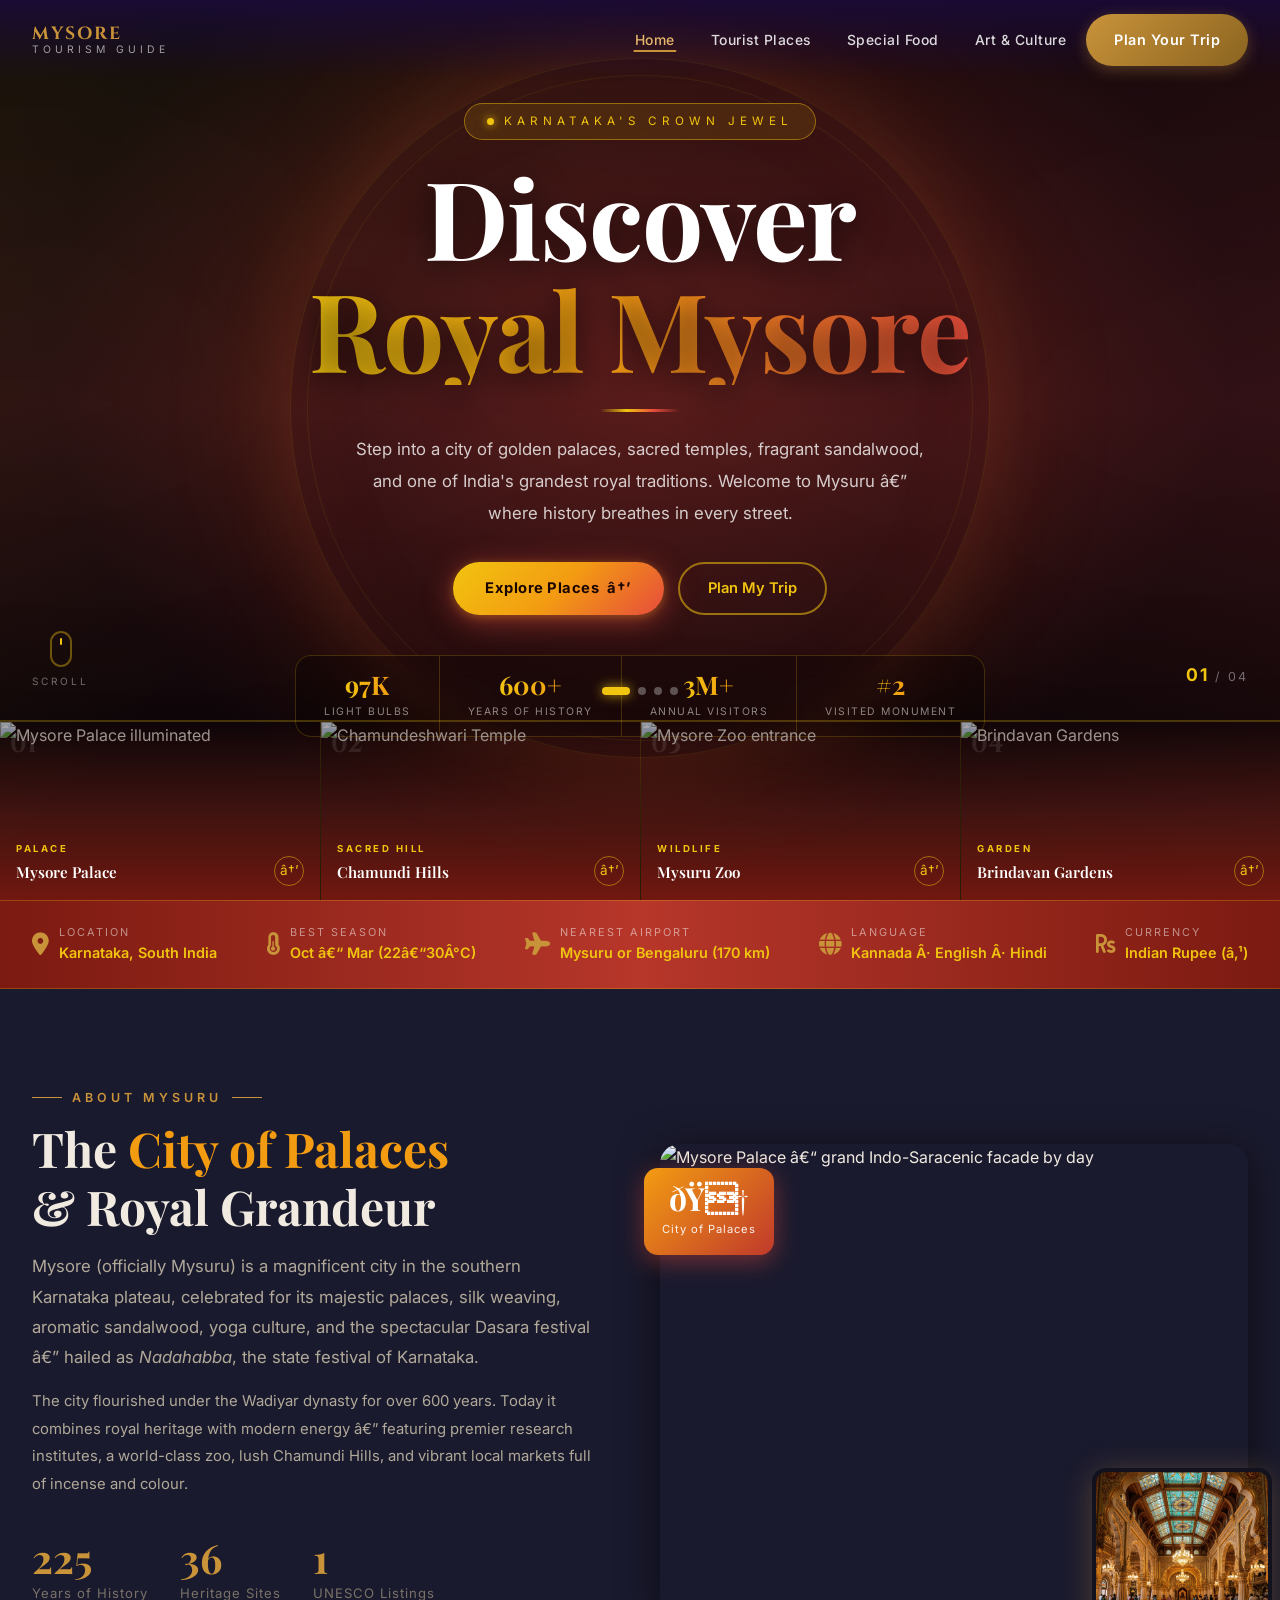
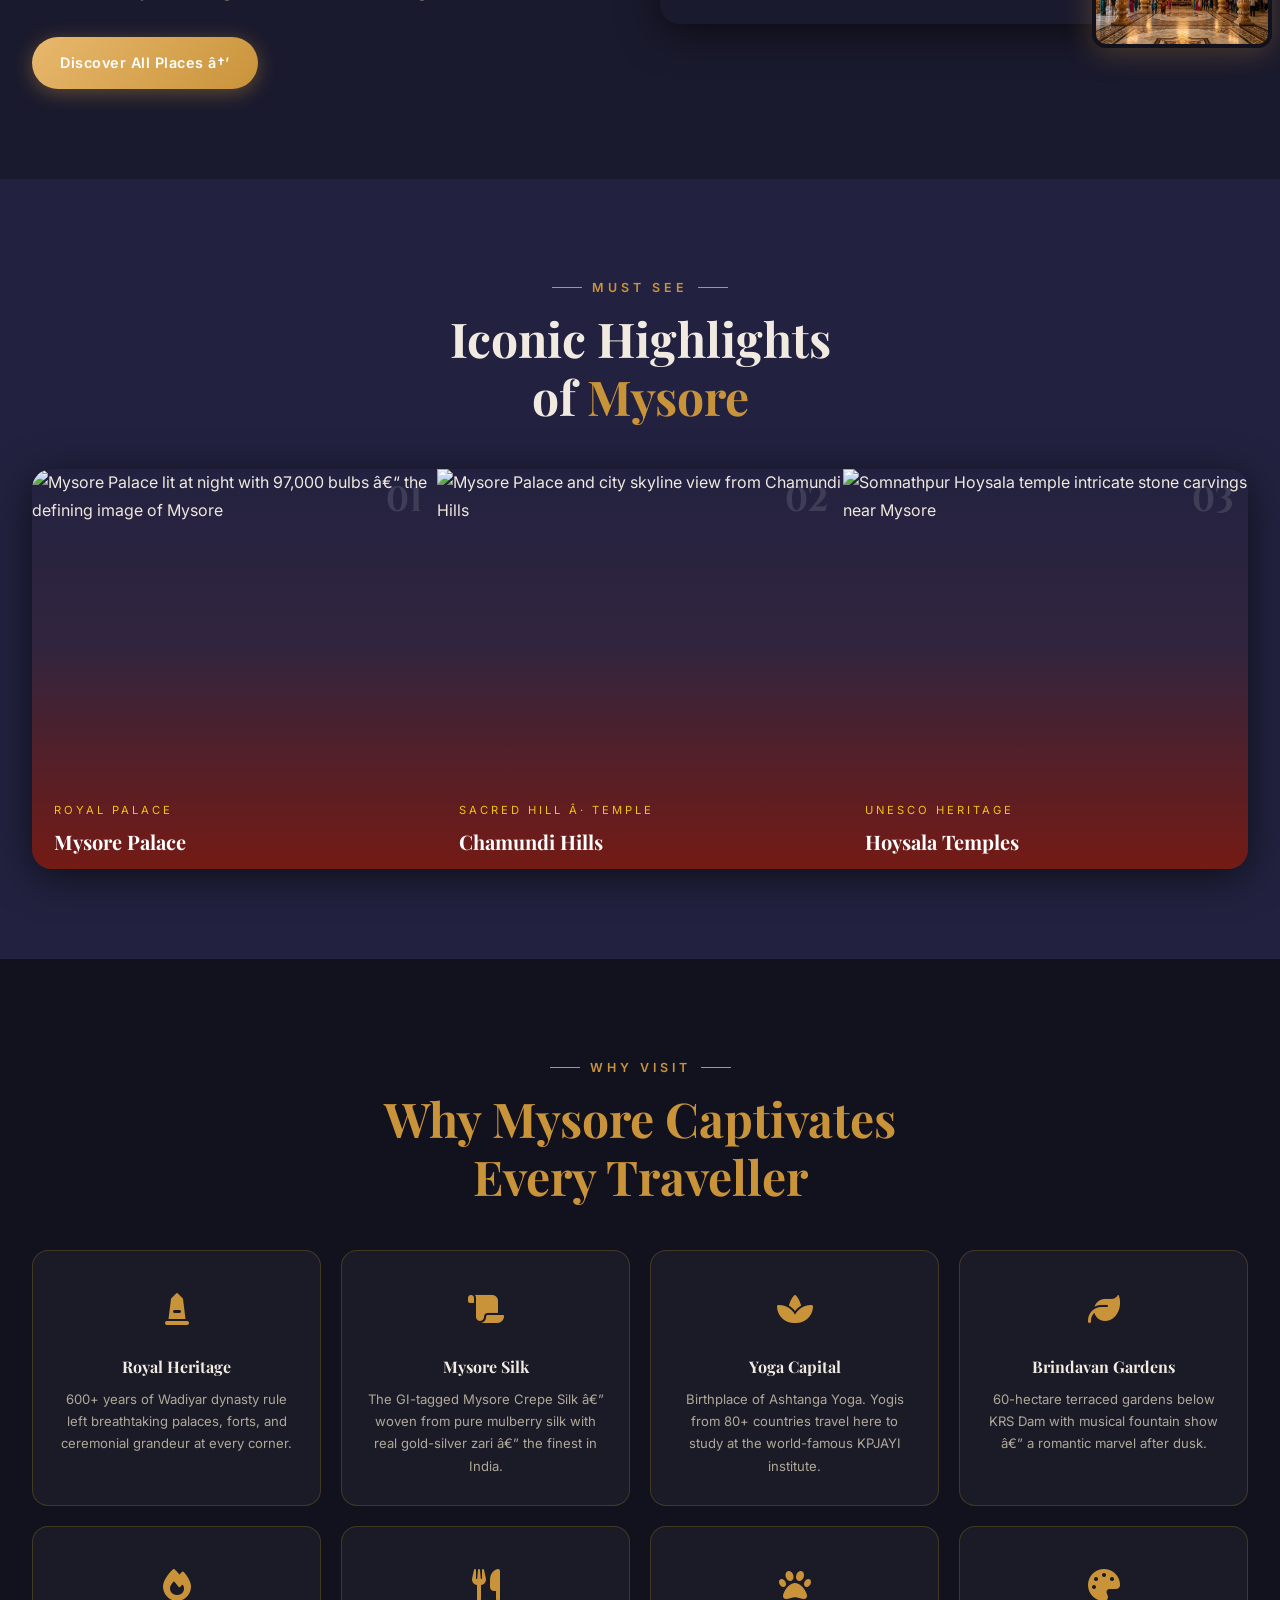
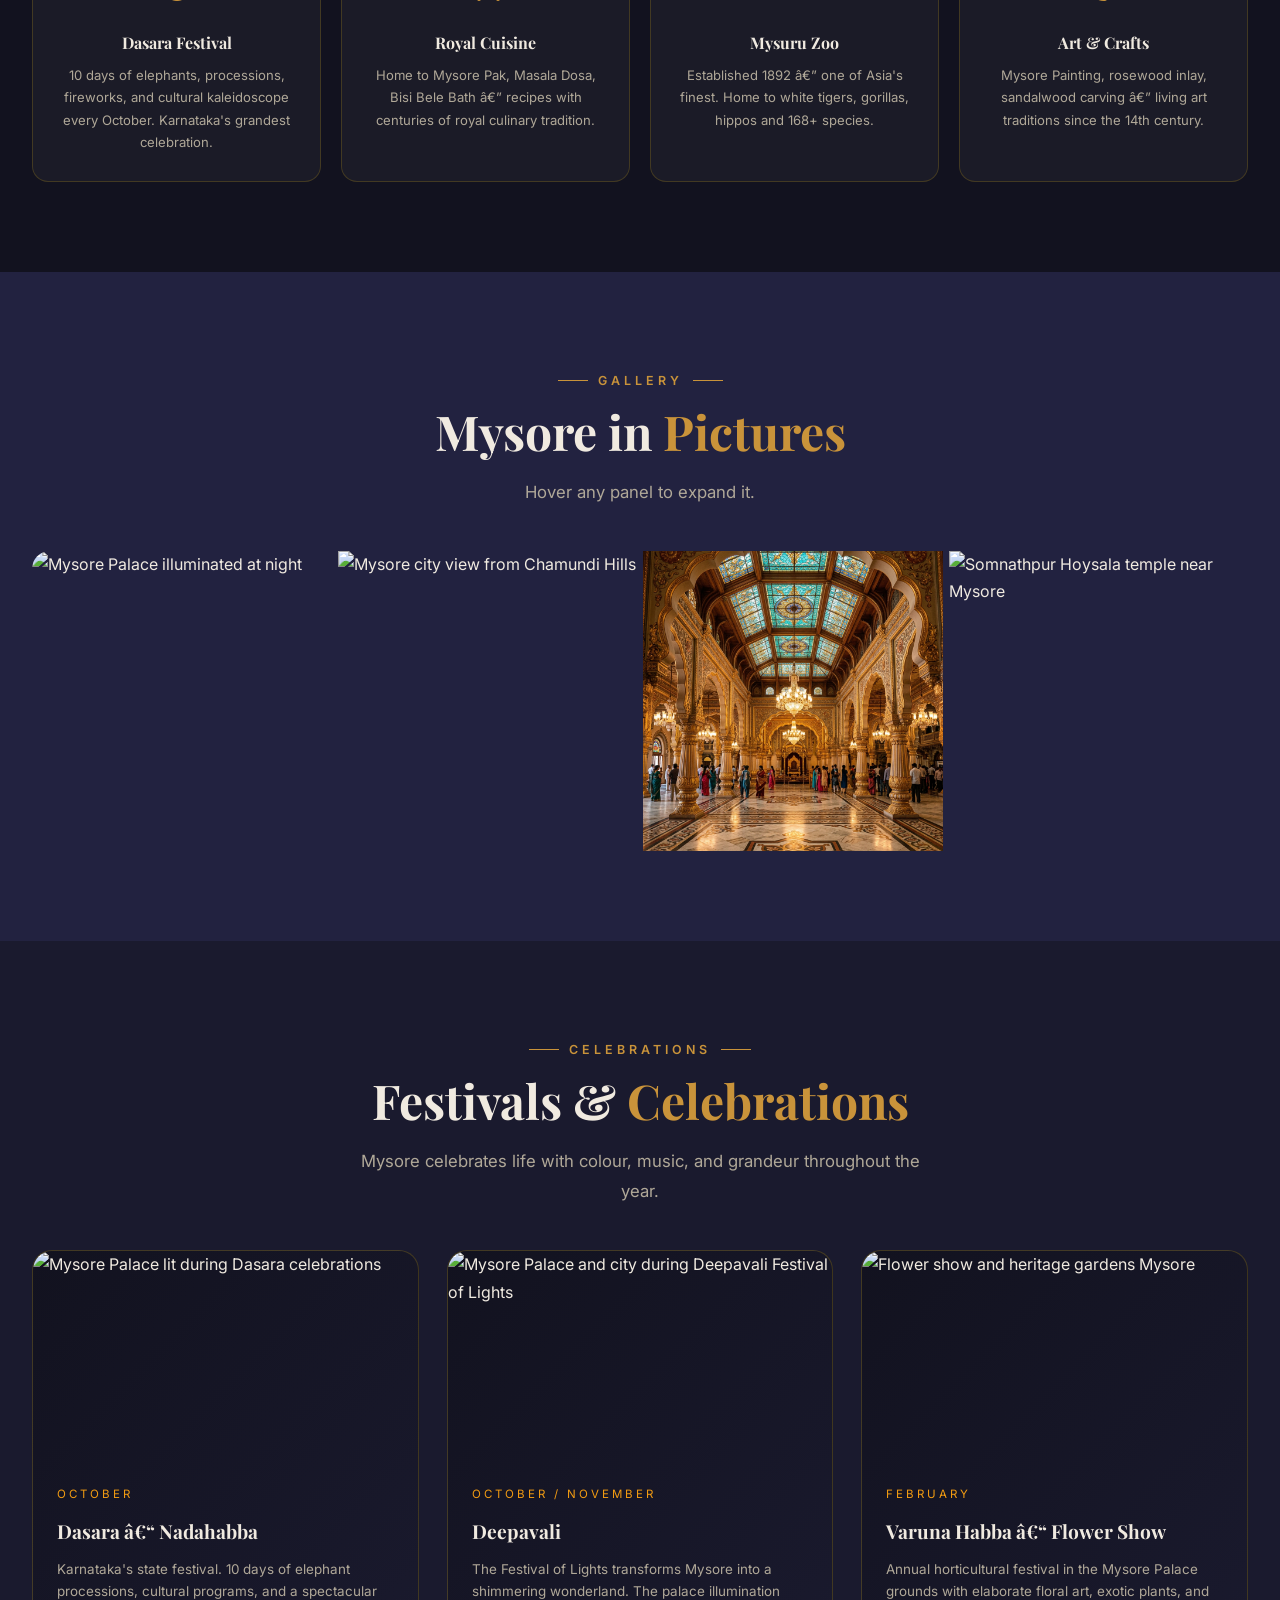
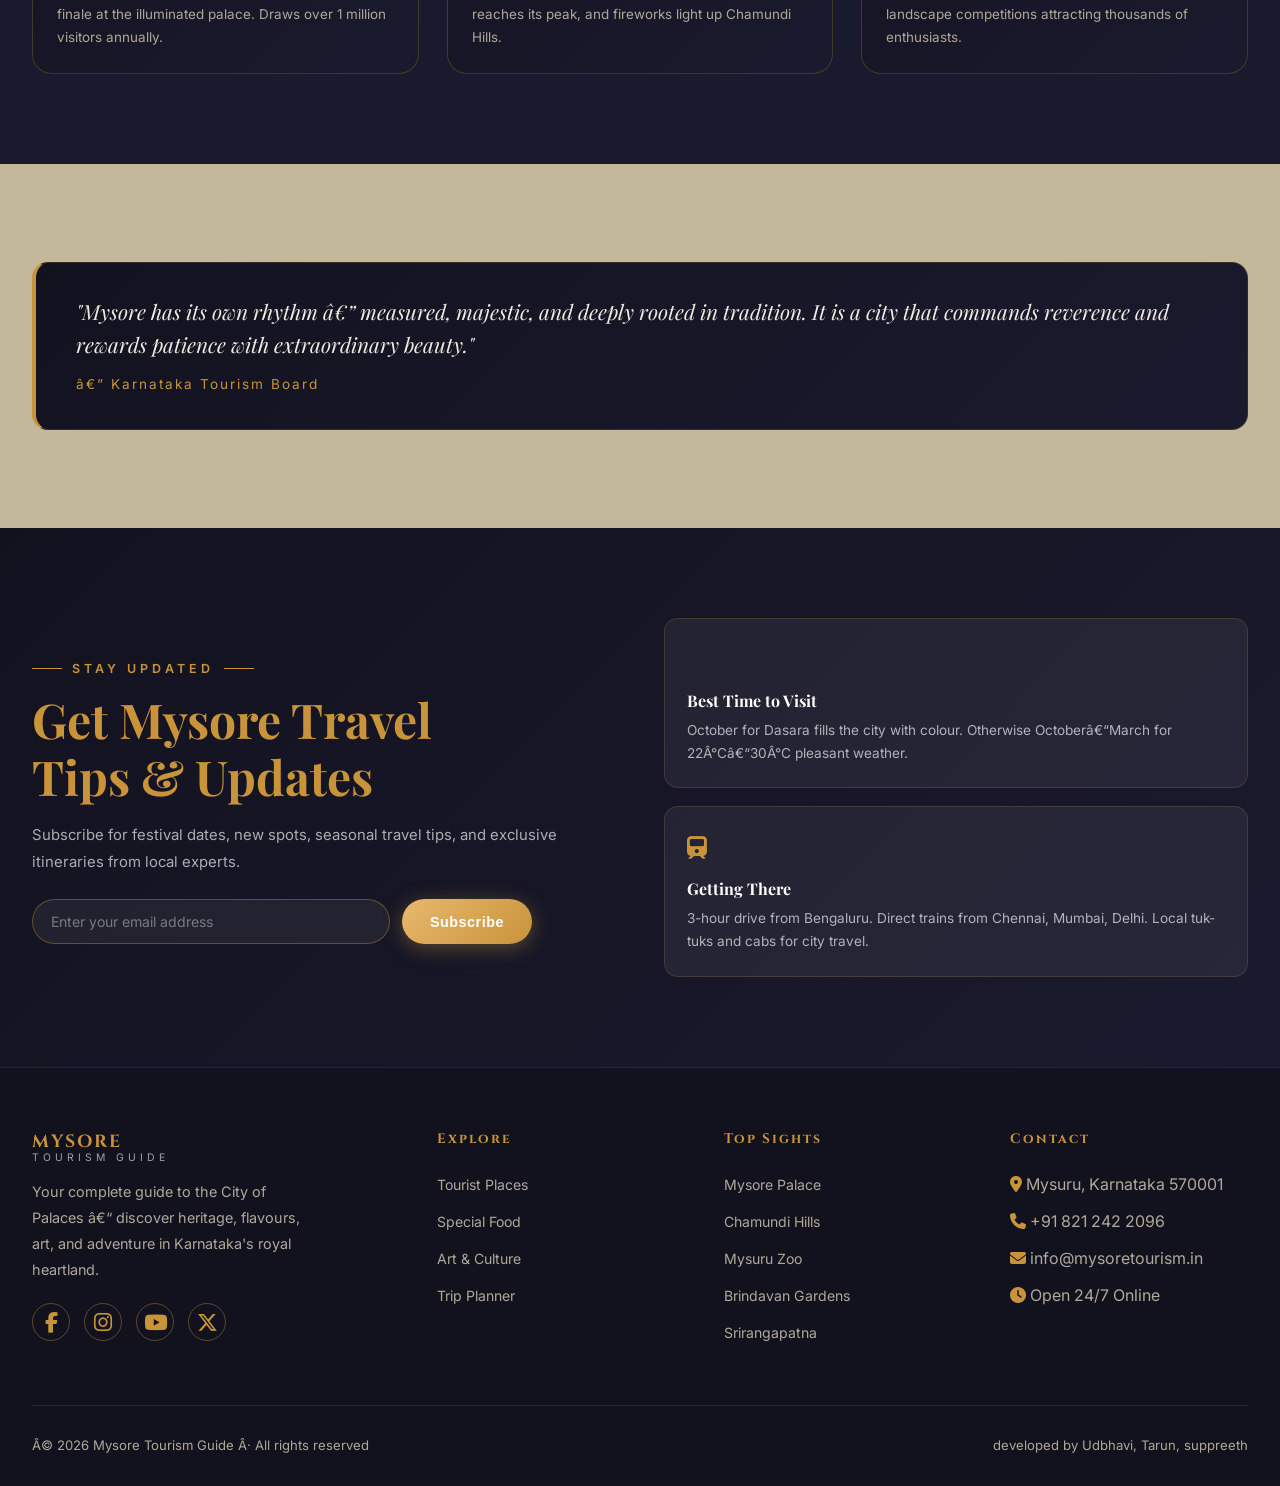
==== index.html @ 143540bf "code have updated" ====
﻿<!DOCTYPE html>
<html lang="en">

<head>
  <meta charset="UTF-8" />
  <meta name="viewport" content="width=device-width, initial-scale=1.0" />
  <title>Mysore â€“ The Cultural Capital of Karnataka | Discover Incredible Mysuru</title>
  <meta name="description"
    content="Explore Mysore, Karnataka's royal city of palaces, silk, sandalwood and Dasara grandeur. Plan your perfect trip to Mysuru with our complete guide." />
  <link rel="stylesheet" href="styles.css" />
  <style>
    /* â•â•â•â•â•â•â•â•â•â•â•â•â•â•â•â•â•â•â•â•â•â•â•â•â•â•â•â•â•â•â•â•â•â•â•â•â•â•
       HERO â€“ CENTRED CINEMATIC LAYOUT
       Red & Yellow fire palette
    â•â•â•â•â•â•â•â•â•â•â•â•â•â•â•â•â•â•â•â•â•â•â•â•â•â•â•â•â•â•â•â•â•â•â•â•â•â• */

    :root {
      --fire-red:    #C0392B;
      --fire-red2:   #E74C3C;
      --fire-amber:  #F39C12;
      --fire-yellow: #F1C40F;
      --fire-deep:   #7B1A11;
    }

    /* â”€â”€ Hero shell â”€â”€ */
    .hero {
      height: 100vh;
      min-height: 680px;
      position: relative;
      overflow: hidden;
      display: flex;
      flex-direction: column;
      align-items: center;
      justify-content: center;
    }

    /* â”€â”€ Background slides â”€â”€ */
    .hero-slides { position: absolute; inset: 0; }

    .hero-slide {
      position: absolute;
      inset: 0;
      background-size: cover;
      background-position: center;
      opacity: 0;
      transform: scale(1.08);
      transition: opacity 1.2s ease, transform 9s ease;
      will-change: opacity, transform;
      filter: saturate(1.1) brightness(0.85);
    }

    .hero-slide.active { opacity: 1; transform: scale(1); }

    .hero-slide:nth-child(1) { background-image: url('https://images.unsplash.com/photo-1659126574791-13313aa424bd?auto=format&fit=crop&w=1800&q=85'); }
    .hero-slide:nth-child(2) { background-image: url('https://images.unsplash.com/photo-1557062976-899d39720041?q=80&w=1250&auto=format&fit=crop'); }
    .hero-slide:nth-child(3) { background-image: url('https://res.cloudinary.com/kmadmin/image/upload/v1722971163/kiomoi/1200px-Zoo_entrance_gate_%281%29_4591.webp'); }
    .hero-slide:nth-child(4) { background-image: url('https://saagarphuket.com/wp-content/uploads/2025/12/Semolina-Halwa-3.webp'); }

    /* â”€â”€ Multi-layer overlay â”€â”€ */
    .hero-overlay {
      position: absolute;
      inset: 0;
      z-index: 1;
      /* Dark vignette + bottom fade for card strip */
      background:
        radial-gradient(ellipse at 50% 40%, rgba(192,57,43,0.35) 0%, transparent 65%),
        linear-gradient(to bottom,
          rgba(0,0,0,0.55) 0%,
          rgba(123,26,17,0.25) 45%,
          rgba(0,0,0,0.85) 100%);
    }

    /* Fire diagonal lines (decorative) */
    .hero-overlay::before {
      content: '';
      position: absolute;
      inset: 0;
      background:
        linear-gradient(135deg, rgba(241,196,15,0.08) 0%, transparent 40%),
        linear-gradient(225deg, rgba(192,57,43,0.12) 0%, transparent 50%);
      z-index: 1;
    }

    /* â”€â”€ Glowing circle behind heading â”€â”€ */
    .hero-glow-ring {
      position: absolute;
      top: 50%;
      left: 50%;
      transform: translate(-50%, -56%);
      width: clamp(360px, 55vw, 700px);
      height: clamp(360px, 55vw, 700px);
      border-radius: 50%;
      border: 1px solid rgba(241,196,15,0.12);
      box-shadow:
        0 0 80px rgba(192,57,43,0.20),
        0 0 160px rgba(241,196,15,0.08),
        inset 0 0 80px rgba(192,57,43,0.10);
      z-index: 2;
      pointer-events: none;
      animation: ringPulse 4s ease-in-out infinite;
    }

    .hero-glow-ring::after {
      content: '';
      position: absolute;
      inset: 16px;
      border-radius: 50%;
      border: 1px solid rgba(241,196,15,0.08);
    }

    @keyframes ringPulse {
      0%,100% { box-shadow: 0 0 80px rgba(192,57,43,0.20), 0 0 160px rgba(241,196,15,0.08), inset 0 0 80px rgba(192,57,43,0.10); }
      50%      { box-shadow: 0 0 120px rgba(192,57,43,0.35), 0 0 220px rgba(241,196,15,0.14), inset 0 0 100px rgba(192,57,43,0.16); }
    }

    /* â”€â”€ Centre content â”€â”€ */
    .hero-content {
      position: relative;
      z-index: 5;
      display: flex;
      flex-direction: column;
      align-items: center;
      text-align: center;
      padding: 0 1.5rem;
      max-width: 900px;
      width: 100%;
      /* push up slightly so strip shows below */
      margin-top: -60px;
    }

    /* City tag */
    .hero-tag {
      display: inline-flex;
      align-items: center;
      gap: 10px;
      background: rgba(241,196,15,0.12);
      border: 1.5px solid rgba(241,196,15,0.45);
      color: var(--fire-yellow);
      font-size: 0.73rem;
      letter-spacing: 5px;
      text-transform: uppercase;
      padding: 8px 22px;
      border-radius: 40px;
      margin-bottom: 22px;
      backdrop-filter: blur(14px);
      animation: fadeInDown 0.9s ease 0.2s both;
    }

    .hero-tag .dot {
      width: 7px; height: 7px;
      border-radius: 50%;
      background: var(--fire-yellow);
      box-shadow: 0 0 8px var(--fire-yellow);
      animation: dotPulse 1.8s infinite;
    }

    @keyframes dotPulse {
      0%,100% { transform: scale(1);   opacity: 1; }
      50%      { transform: scale(1.7); opacity: 0.5; }
    }

    @keyframes fadeInDown {
      from { opacity: 0; transform: translateY(-24px); }
      to   { opacity: 1; transform: translateY(0); }
    }

    @keyframes fadeInUp {
      from { opacity: 0; transform: translateY(32px); }
      to   { opacity: 1; transform: translateY(0); }
    }

    @keyframes popIn {
      0%   { opacity: 0; transform: scale(0.6) translateY(20px); }
      70%  { transform: scale(1.04) translateY(-3px); }
      100% { opacity: 1; transform: scale(1) translateY(0); }
    }

    /* Huge heading */
    .hero h1 {
      font-family: 'Playfair Display', serif;
      font-size: clamp(3.2rem, 8.5vw, 7rem);
      font-weight: 700;
      color: #FFFFFF;
      line-height: 1.0;
      margin-bottom: 6px;
      animation: fadeInUp 0.9s ease 0.4s both;
      text-shadow: 0 6px 30px rgba(0,0,0,0.6);
      letter-spacing: -1px;
    }

    /* Fire gradient on keyword */
    .hero h1 em {
      font-style: normal;
      display: block;
      background: linear-gradient(90deg, var(--fire-yellow) 0%, var(--fire-amber) 45%, var(--fire-red2) 100%);
      -webkit-background-clip: text;
      -webkit-text-fill-color: transparent;
      background-clip: text;
      line-height: 1.05;
    }

    /* Thin rule under heading */
    .hero-rule {
      width: 80px;
      height: 3px;
      border-radius: 2px;
      background: linear-gradient(90deg, transparent, var(--fire-yellow), var(--fire-red2), transparent);
      margin: 18px auto 22px;
      animation: fadeInUp 0.9s ease 0.55s both;
    }

    /* Description */
    .hero-desc {
      font-size: 1.05rem;
      color: rgba(255,255,255,0.78);
      max-width: 580px;
      line-height: 1.9;
      margin-bottom: 32px;
      animation: fadeInUp 0.9s ease 0.65s both;
    }

    /* CTA row */
    .hero-actions {
      display: flex;
      gap: 14px;
      justify-content: center;
      flex-wrap: wrap;
      animation: fadeInUp 0.9s ease 0.78s both;
    }

    .btn-fire {
      background: linear-gradient(135deg, var(--fire-yellow) 0%, var(--fire-amber) 50%, var(--fire-red2) 100%);
      color: #1A0500;
      font-weight: 700;
      padding: 14px 32px;
      border-radius: 40px;
      border: none;
      font-size: 0.92rem;
      letter-spacing: 0.5px;
      box-shadow: 0 6px 28px rgba(231,76,60,0.5), 0 2px 8px rgba(241,196,15,0.3);
      cursor: pointer;
      transition: all 0.35s cubic-bezier(0.4,0,0.2,1);
      display: inline-flex;
      align-items: center;
      gap: 8px;
      text-decoration: none;
    }

    .btn-fire:hover {
      transform: translateY(-3px) scale(1.04);
      box-shadow: 0 14px 42px rgba(231,76,60,0.65), 0 4px 14px rgba(241,196,15,0.4);
    }

    .btn-ghost-fire {
      background: transparent;
      color: var(--fire-yellow);
      border: 2px solid rgba(241,196,15,0.55);
      padding: 12px 28px;
      border-radius: 40px;
      font-size: 0.92rem;
      font-weight: 600;
      cursor: pointer;
      transition: all 0.35s cubic-bezier(0.4,0,0.2,1);
      display: inline-flex;
      align-items: center;
      gap: 8px;
      text-decoration: none;
      backdrop-filter: blur(8px);
    }

    .btn-ghost-fire:hover {
      background: rgba(241,196,15,0.15);
      border-color: var(--fire-yellow);
      transform: translateY(-3px);
    }

    /* â”€â”€ Stat row (centre, below buttons) â”€â”€ */
    .hero-stats {
      display: flex;
      gap: 0;
      margin-top: 40px;
      animation: fadeInUp 0.9s ease 0.9s both;
      border: 1px solid rgba(241,196,15,0.2);
      border-radius: 16px;
      overflow: hidden;
      backdrop-filter: blur(14px);
      background: rgba(0,0,0,0.25);
    }

    .hero-stat {
      display: flex;
      flex-direction: column;
      align-items: center;
      padding: 16px 28px;
      border-right: 1px solid rgba(241,196,15,0.2);
      min-width: 110px;
    }

    .hero-stat:last-child { border-right: none; }

    .hero-stat .num {
      font-family: 'Playfair Display', serif;
      font-size: 1.6rem;
      font-weight: 700;
      background: linear-gradient(90deg, var(--fire-yellow), var(--fire-amber));
      -webkit-background-clip: text;
      -webkit-text-fill-color: transparent;
      background-clip: text;
      line-height: 1;
    }

    .hero-stat .lbl {
      font-size: 0.65rem;
      color: rgba(255,255,255,0.5);
      letter-spacing: 1.5px;
      text-transform: uppercase;
      margin-top: 5px;
    }

    /* â”€â”€ Bottom attraction strip (horizontal 4-cards) â”€â”€ */
    .hero-strip {
      position: absolute;
      bottom: 0;
      left: 0;
      right: 0;
      z-index: 6;
      display: grid;
      grid-template-columns: repeat(4, 1fr);
      height: 180px;
      border-top: 2px solid rgba(241,196,15,0.25);
    }

    .strip-card {
      position: relative;
      overflow: hidden;
      cursor: pointer;
      text-decoration: none;
      transition: flex 0.5s ease;
    }

    .strip-card + .strip-card {
      border-left: 1px solid rgba(241,196,15,0.15);
    }

    .strip-card img {
      width: 100%; height: 100%;
      object-fit: cover;
      transition: transform 0.6s ease, filter 0.4s ease;
      filter: brightness(0.65) saturate(0.9);
    }

    .strip-card:hover img {
      transform: scale(1.1);
      filter: brightness(0.8) saturate(1.2);
    }

    .strip-overlay {
      position: absolute;
      inset: 0;
      background: linear-gradient(to top,
        rgba(123,26,17,0.92) 0%,
        rgba(192,57,43,0.3)  50%,
        transparent          100%);
      transition: background 0.4s;
    }

    .strip-card:hover .strip-overlay {
      background: linear-gradient(to top,
        rgba(123,26,17,0.97) 0%,
        rgba(192,57,43,0.5)  60%,
        transparent          100%);
    }

    .strip-info {
      position: absolute;
      bottom: 0; left: 0; right: 0;
      padding: 14px 16px;
      display: flex;
      align-items: flex-end;
      justify-content: space-between;
    }

    .strip-label {
      display: flex;
      flex-direction: column;
    }

    .strip-cat {
      font-size: 0.6rem;
      letter-spacing: 2.5px;
      color: var(--fire-yellow);
      text-transform: uppercase;
      font-weight: 700;
      margin-bottom: 3px;
    }

    .strip-name {
      font-family: 'Playfair Display', serif;
      font-size: 0.95rem;
      color: #fff;
      font-weight: 600;
    }

    .strip-arrow {
      width: 30px; height: 30px;
      border-radius: 50%;
      border: 1.5px solid rgba(241,196,15,0.5);
      display: flex;
      align-items: center;
      justify-content: center;
      color: var(--fire-yellow);
      font-size: 0.85rem;
      flex-shrink: 0;
      transition: all 0.3s ease;
    }

    .strip-card:hover .strip-arrow {
      background: var(--fire-yellow);
      color: #1A0500;
      border-color: var(--fire-yellow);
      transform: translateX(2px);
    }

    /* Number badge on first strip card */
    .strip-num {
      position: absolute;
      top: 10px; left: 10px;
      font-family: 'Cinzel', serif;
      font-size: 1.6rem;
      font-weight: 700;
      color: rgba(255,255,255,0.10);
      line-height: 1;
      pointer-events: none;
    }

    /* â”€â”€ Slide dots â”€â”€ */
    .hero-dots {
      position: absolute;
      bottom: 205px;
      left: 50%;
      transform: translateX(-50%);
      z-index: 7;
      display: flex;
      gap: 8px;
    }

    .hero-dot {
      width: 8px; height: 8px;
      border-radius: 50%;
      background: rgba(255,255,255,0.3);
      border: none;
      cursor: pointer;
      transition: all 0.35s;
      padding: 0;
    }

    .hero-dot.active {
      background: var(--fire-yellow);
      width: 28px;
      border-radius: 4px;
      box-shadow: 0 0 12px rgba(241,196,15,0.8);
    }

    /* â”€â”€ Slide counter â”€â”€ */
    .hero-counter {
      position: absolute;
      bottom: 210px;
      right: 2rem;
      z-index: 7;
      color: rgba(255,255,255,0.4);
      font-size: 0.78rem;
      letter-spacing: 2px;
    }

    .hero-counter span {
      color: var(--fire-yellow);
      font-weight: 700;
      font-size: 1.1rem;
    }

    /* â”€â”€ Scroll hint â”€â”€ */
    .hero-scroll {
      position: absolute;
      bottom: 210px;
      left: 2rem;
      z-index: 7;
      display: flex;
      flex-direction: column;
      align-items: center;
      gap: 6px;
      color: rgba(255,255,255,0.4);
      font-size: 0.63rem;
      letter-spacing: 3px;
      text-transform: uppercase;
    }

    .mouse-icon {
      width: 22px; height: 36px;
      border: 2px solid rgba(241,196,15,0.4);
      border-radius: 12px;
      display: flex;
      justify-content: center;
      padding-top: 5px;
    }

    .mouse-icon::before {
      content: '';
      width: 2px; height: 7px;
      background: var(--fire-yellow);
      border-radius: 2px;
      animation: scrollDot 1.6s infinite;
    }

    @keyframes scrollDot {
      0%   { opacity: 1; transform: translateY(0); }
      100% { opacity: 0; transform: translateY(10px); }
    }

    /* â•â•â•â•â•â•â•â•â•â•â•â•â•â• QUICK INFO â•â•â•â•â•â•â•â•â•â•â•â•â•â• */
    .quickinfo {
      background: linear-gradient(90deg,
        var(--fire-deep) 0%,
        rgba(192,57,43,0.95) 50%,
        var(--fire-deep) 100%);
      border-top: 1px solid rgba(241,196,15,0.25);
      border-bottom: 1px solid rgba(241,196,15,0.25);
      padding: 22px 2rem;
    }

    .quickinfo-inner {
      max-width: 1280px;
      margin: 0 auto;
      display: flex;
      justify-content: space-between;
      align-items: center;
      gap: 16px;
      flex-wrap: wrap;
    }

    .quickinfo-item { display: flex; align-items: center; gap: 10px; color: var(--white); }
    .qi-icon { font-size: 1.4rem; }
    .qi-label { font-size: 0.68rem; color: rgba(255,255,255,0.5); letter-spacing: 2px; text-transform: uppercase; }
    .qi-value { font-size: 0.9rem; font-weight: 600; color: var(--fire-yellow); }

    /* â•â•â•â•â•â•â•â•â•â•â•â•â•â• ABOUT â•â•â•â•â•â•â•â•â•â•â•â•â•â• */
    .about-text h2 span { color: var(--fire-amber); }
    .about-img-wrap { position: relative; }
    .about-img-main { width: 100%; height: 480px; object-fit: cover; border-radius: 20px; box-shadow: var(--shadow-royal); }
    .about-img-accent { position: absolute; right: -24px; bottom: -24px; width: 180px; height: 180px; object-fit: cover; border-radius: 14px; border: 4px solid var(--surface); box-shadow: var(--shadow-gold); }
    .about-badge { position: absolute; top: 24px; left: -16px; background: linear-gradient(135deg, var(--fire-amber), var(--fire-red)); color: var(--white); padding: 14px 18px; border-radius: 14px; text-align: center; box-shadow: 0 6px 24px rgba(231,76,60,0.45); }
    .about-badge .num { font-family: 'Playfair Display', serif; font-size: 2rem; font-weight: 700; display: block; line-height: 1; }
    .about-badge .txt { font-size: 0.7rem; letter-spacing: 1px; opacity: 0.9; }

    /* â•â•â•â•â•â•â•â•â•â•â•â•â•â• HIGHLIGHTS â•â•â•â•â•â•â•â•â•â•â•â•â•â• */
    .highlight-grid { display: grid; grid-template-columns: repeat(3,1fr); gap: 0; border-radius: 20px; overflow: hidden; box-shadow: var(--shadow-royal); }
    .highlight-card { position: relative; height: 400px; overflow: hidden; cursor: pointer; }
    .highlight-card img { width: 100%; height: 100%; object-fit: cover; transition: transform 0.6s ease; }
    .highlight-card:hover img { transform: scale(1.08); }
    .highlight-overlay { position: absolute; inset: 0; background: linear-gradient(to top, rgba(123,26,17,0.92) 0%, rgba(192,57,43,0.1) 55%, transparent 100%); transition: var(--transition); }
    .highlight-card:hover .highlight-overlay { background: linear-gradient(to top, rgba(123,26,17,0.97) 0%, rgba(192,57,43,0.45) 60%, transparent 100%); }
    .highlight-info { position: absolute; bottom: 0; left: 0; right: 0; padding: 22px; color: var(--white); transform: translateY(18px); transition: var(--transition); }
    .highlight-card:hover .highlight-info { transform: translateY(0); }
    .highlight-info .category { font-size: 0.7rem; letter-spacing: 3px; color: var(--fire-yellow); text-transform: uppercase; margin-bottom: 5px; }
    .highlight-info h3 { font-family: 'Playfair Display', serif; font-size: 1.25rem; margin-bottom: 6px; }
    .highlight-info p { font-size: 0.83rem; opacity: 0.8; max-height: 0; overflow: hidden; transition: max-height 0.4s ease; }
    .highlight-card:hover .highlight-info p { max-height: 80px; }
    .highlight-num { position: absolute; top: 14px; right: 14px; font-family: 'Cinzel', serif; font-size: 2.2rem; color: rgba(255,255,255,0.12); font-weight: 700; line-height: 1; }

    /* â•â•â•â•â•â•â•â•â•â•â•â•â•â• WHY MYSORE â•â•â•â•â•â•â•â•â•â•â•â•â•â• */
    .why-grid { display: grid; grid-template-columns: repeat(4,1fr); gap: 20px; }
    .why-card { padding: 28px 22px; border-radius: 16px; background: rgba(255,255,255,0.04); border: 1px solid rgba(241,196,15,0.18); text-align: center; transition: var(--transition); }
    .why-card:hover { background: rgba(231,76,60,0.12); border-color: rgba(241,196,15,0.45); transform: translateY(-6px); }
    .why-icon { font-size: 2.2rem; margin-bottom: 14px; display: block; }
    .why-card h3 { font-family: 'Playfair Display', serif; font-size: 1rem; color: var(--text-dark); margin-bottom: 8px; }
    .why-card p { font-size: 0.82rem; color: var(--text-mid); line-height: 1.7; }

    /* â•â•â•â•â•â•â•â•â•â•â•â•â•â• GALLERY STRIP â•â•â•â•â•â•â•â•â•â•â•â•â•â• */
    .gallery-strip { display: flex; gap: 6px; height: 300px; border-radius: 18px; overflow: hidden; margin-top: 44px; }
    .gallery-strip-item { flex: 1; overflow: hidden; transition: flex 0.6s cubic-bezier(0.4,0,0.2,1); cursor: pointer; position: relative; }
    .gallery-strip-item:hover { flex: 3.5; }
    .gallery-strip-item img { width: 100%; height: 100%; object-fit: cover; transition: var(--transition); }
    .gallery-strip-item .img-label { position: absolute; bottom: 0; left: 0; right: 0; padding: 22px 14px 14px; background: linear-gradient(to top, rgba(123,26,17,0.9), transparent); color: var(--white); opacity: 0; transition: opacity 0.4s; white-space: nowrap; }
    .gallery-strip-item:hover .img-label { opacity: 1; }
    .img-label h4 { font-family: 'Playfair Display', serif; font-size: 0.95rem; }
    .img-label p  { font-size: 0.72rem; opacity: 0.75; }

    /* â•â•â•â•â•â•â•â•â•â•â•â•â•â• FESTIVAL CARDS â•â•â•â•â•â•â•â•â•â•â•â•â•â• */
    .festival-card { background: linear-gradient(135deg, var(--surface) 0%, var(--surface-mid) 100%); border: 1px solid rgba(241,196,15,0.2); border-radius: 20px; overflow: hidden; transition: var(--transition); }
    .festival-card-img { width: 100%; height: 210px; object-fit: cover; }
    .festival-card-body { padding: 24px; color: var(--text-dark); }
    .festival-card:hover { border-color: rgba(241,196,15,0.5); transform: translateY(-6px); box-shadow: 0 20px 50px rgba(0,0,0,0.4); }
    .festival-month { font-size: 0.72rem; letter-spacing: 3px; color: var(--fire-amber); text-transform: uppercase; margin-bottom: 10px; }
    .festival-card h3 { font-family: 'Playfair Display', serif; font-size: 1.2rem; margin-bottom: 10px; color: var(--text-dark); }
    .festival-card p { font-size: 0.84rem; color: var(--text-mid); line-height: 1.7; }

    /* â•â•â•â•â•â•â•â•â•â•â•â•â•â• NEWSLETTER â•â•â•â•â•â•â•â•â•â•â•â•â•â• */
    .newsletter-form { display: flex; gap: 12px; margin-top: 24px; max-width: 500px; flex-wrap: wrap; }
    .newsletter-input { flex: 1; min-width: 180px; padding: 13px 18px; border-radius: 30px; border: 1px solid rgba(241,196,15,0.3); background: rgba(255,255,255,0.06); color: var(--white); font-family: 'Inter', sans-serif; font-size: 0.88rem; outline: none; transition: var(--transition); }
    .newsletter-input::placeholder { color: rgba(255,255,255,0.4); }
    .newsletter-input:focus { border-color: var(--fire-yellow); background: rgba(255,255,255,0.1); }

    /* â•â•â•â•â•â•â•â•â•â•â•â•â•â• RESPONSIVE â•â•â•â•â•â•â•â•â•â•â•â•â•â• */
    @media (max-width: 900px) {
      .hero-strip { height: 140px; }
      .strip-name { font-size: 0.82rem; }
      .hero-dots  { bottom: 165px; }
      .hero-counter { bottom: 168px; }
      .hero-scroll  { bottom: 168px; }
      .hero-content { margin-top: -40px; }
    }

    @media (max-width: 768px) {
      .hero { min-height: 100svh; }
      .hero h1 { font-size: clamp(2.5rem, 9vw, 4.5rem); letter-spacing: 0; }
      .hero-strip { grid-template-columns: repeat(2, 1fr); height: 200px; }
      .why-grid { grid-template-columns: 1fr 1fr; }
      .highlight-grid  { grid-template-columns: 1fr; }
      .highlight-card  { height: 260px; }
      .gallery-strip   { height: 180px; }
      .about-img-accent { display: none; }
      .about-img-main  { height: 300px; }
      .about-badge { left: -8px; padding: 10px 14px; }
      .hero-dots { bottom: 220px; }
      .hero-counter { bottom: 225px; }
      .hero-scroll  { bottom: 225px; }
    }

    @media (max-width: 500px) {
      .hero-strip { display: none; }
      .hero-dots  { bottom: 30px; }
      .hero-counter { bottom: 34px; }
      .hero-scroll  { bottom: 34px; }
      .hero-content { margin-top: 0; }
      .hero-stats { flex-direction: column; gap: 0; width: 100%; }
      .hero-stat { border-right: none; border-bottom: 1px solid rgba(241,196,15,0.2); }
      .hero-stat:last-child { border-bottom: none; }
      .why-grid { grid-template-columns: 1fr; }
      .gallery-strip-item:nth-child(n+4) { display: none; }
      .quickinfo-inner { gap: 14px; }
    }
  </style>
</head>

<body>

  <!-- â•â•â•â•â•â•â• NAVBAR â•â•â•â•â•â•â• -->
  <nav class="navbar transparent" role="navigation" aria-label="Main navigation">
    <div class="nav-container">
      <a href="index.html" class="nav-logo" aria-label="Mysore Tourism Home">
        <div class="logo-emblem" aria-hidden="true">ðŸ°</div>
        <div class="logo-text">
          <span class="logo-title">MYSORE</span>
          <span class="logo-sub">Tourism Guide</span>
        </div>
      </a>
      <ul class="nav-links" role="list">
        <li><a href="index.html" class="nav-link active" id="nav-home">Home</a></li>
        <li><a href="tourist-places.html" class="nav-link" id="nav-tourist">Tourist Places</a></li>
        <li><a href="food.html" class="nav-link" id="nav-food">Special Food</a></li>
        <li><a href="art-culture.html" class="nav-link" id="nav-art">Art &amp; Culture</a></li>
        <li><a href="trip-plan.html" class="nav-cta btn" id="nav-trip">Plan Your Trip</a></li>
      </ul>
      <button class="hamburger" id="hamburger" aria-label="Toggle navigation" aria-expanded="false">
        <span></span><span></span><span></span>
      </button>
    </div>
  </nav>

  <div class="mobile-menu" id="mobileMenu" role="navigation" aria-label="Mobile navigation">
    <a href="index.html" class="nav-link"><i class="fas fa-home ic"></i> Home</a>
    <a href="tourist-places.html" class="nav-link"><i class="fas fa-landmark ic"></i> Tourist Places</a>
    <a href="food.html" class="nav-link"><i class="fas fa-utensils ic"></i> Special Food</a>
    <a href="art-culture.html" class="nav-link"><i class="fas fa-paint-brush ic"></i> Art &amp; Culture</a>
    <a href="trip-plan.html" class="nav-link nav-cta" style="margin-top:8px;"><i class="fas fa-map ic"></i> Plan Your
      Trip</a>
  </div>

  <!-- â•â•â•â•â•â•â• HERO â•â•â•â•â•â•â• -->
  <section class="hero" id="hero" aria-label="Mysore hero banner">

    <!-- Background slides -->
    <div class="hero-slides" id="heroSlides" aria-hidden="true">
      <div class="hero-slide active"></div>
      <div class="hero-slide"></div>
      <div class="hero-slide"></div>
      <div class="hero-slide"></div>
    </div>
    <div class="hero-overlay"></div>
    <div class="hero-glow-ring" aria-hidden="true"></div>

    <!-- â”€â”€ Centre content â”€â”€ -->
    <div class="hero-content">
      <div class="hero-tag"><span class="dot"></span>Karnataka's Crown Jewel</div>

      <h1>Discover<em>Royal Mysore</em></h1>
      <div class="hero-rule" aria-hidden="true"></div>

      <p class="hero-desc">
        Step into a city of golden palaces, sacred temples, fragrant sandalwood,
        and one of India's grandest royal traditions.
        Welcome to Mysuru â€” where history breathes in every street.
      </p>

      <div class="hero-actions">
        <a href="tourist-places.html" class="btn-fire" id="explore-btn">
          <span>Explore Places</span><span>â†’</span>
        </a>
        <a href="trip-plan.html" class="btn-ghost-fire" id="plan-btn">Plan My Trip</a>
      </div>

      <!-- Stat pills -->
      <div class="hero-stats" aria-label="Quick facts about Mysore">
        <div class="hero-stat"><span class="num">97K</span><span class="lbl">Light Bulbs</span></div>
        <div class="hero-stat"><span class="num">600+</span><span class="lbl">Years of History</span></div>
        <div class="hero-stat"><span class="num">3M+</span><span class="lbl">Annual Visitors</span></div>
        <div class="hero-stat"><span class="num">#2</span><span class="lbl">Visited Monument</span></div>
      </div>
    </div>

    <!-- â”€â”€ Bottom Attraction Strip â”€â”€ -->
    <div class="hero-strip" aria-label="Mysore top attractions">

      <!-- Mysore Palace -->
      <a href="tourist-places.html#palace" class="strip-card" aria-label="Mysore Palace">
        <div class="strip-num">01</div>
        <img src="https://images.unsplash.com/photo-1659126574791-13313aa424bd?auto=format&fit=crop&w=600&q=80"
          alt="Mysore Palace illuminated" loading="eager" />
        <div class="strip-overlay"></div>
        <div class="strip-info">
          <div class="strip-label">
            <span class="strip-cat">Palace</span>
            <span class="strip-name">Mysore Palace</span>
          </div>
          <div class="strip-arrow">â†’</div>
        </div>
      </a>

      <!-- Chamundi Hills -->
      <a href="tourist-places.html#chamundi" class="strip-card" aria-label="Chamundi Hills">
        <div class="strip-num">02</div>
        <img src="https://images.unsplash.com/photo-1557062976-899d39720041?q=80&w=600&auto=format&fit=crop"
          alt="Chamundeshwari Temple" loading="eager" />
        <div class="strip-overlay"></div>
        <div class="strip-info">
          <div class="strip-label">
            <span class="strip-cat">Sacred Hill</span>
            <span class="strip-name">Chamundi Hills</span>
          </div>
          <div class="strip-arrow">â†’</div>
        </div>
      </a>

      <!-- Mysore Zoo -->
      <a href="tourist-places.html#zoo" class="strip-card" aria-label="Mysuru Zoo">
        <div class="strip-num">03</div>
        <img src="https://res.cloudinary.com/kmadmin/image/upload/v1722971163/kiomoi/1200px-Zoo_entrance_gate_%281%29_4591.webp"
          alt="Mysore Zoo entrance" loading="eager" />
        <div class="strip-overlay"></div>
        <div class="strip-info">
          <div class="strip-label">
            <span class="strip-cat">Wildlife</span>
            <span class="strip-name">Mysuru Zoo</span>
          </div>
          <div class="strip-arrow">â†’</div>
        </div>
      </a>

      <!-- Brindavan Gardens -->
      <a href="tourist-places.html#brindavan" class="strip-card" aria-label="Brindavan Gardens">
        <div class="strip-num">04</div>
        <img src="https://encrypted-tbn0.gstatic.com/images?q=tbn:ANd9GcS4i8AIDYzHP4dVaYTw0-fdqCW-aajGQ32QOA&s"
          alt="Brindavan Gardens" loading="eager" />
        <div class="strip-overlay"></div>
        <div class="strip-info">
          <div class="strip-label">
            <span class="strip-cat">Garden</span>
            <span class="strip-name">Brindavan Gardens</span>
          </div>
          <div class="strip-arrow">â†’</div>
        </div>
      </a>

    </div><!-- /hero-strip -->

    <!-- Slide dots -->
    <div class="hero-dots" role="tablist" aria-label="Slide navigation">
      <button class="hero-dot active" data-slide="0" aria-label="Slide 1"></button>
      <button class="hero-dot" data-slide="1" aria-label="Slide 2"></button>
      <button class="hero-dot" data-slide="2" aria-label="Slide 3"></button>
      <button class="hero-dot" data-slide="3" aria-label="Slide 4"></button>
    </div>

    <div class="hero-counter" aria-hidden="true">
      <span id="slideNum">01</span> / 04
    </div>

    <div class="hero-scroll" aria-hidden="true">
      <div class="mouse-icon"></div>
      <span>Scroll</span>
    </div>

  </section>

  <!-- â•â•â•â•â•â•â• QUICK INFO â•â•â•â•â•â•â• -->
  <div class="quickinfo" role="complementary" aria-label="Quick facts about Mysore">
    <div class="quickinfo-inner">
      <div class="quickinfo-item">
        <span class="qi-icon" aria-hidden="true"><i class="fas fa-map-marker-alt ic"></i></span>
        <div>
          <div class="qi-label">Location</div>
          <div class="qi-value">Karnataka, South India</div>
        </div>
      </div>
      <div class="quickinfo-item">
        <span class="qi-icon" aria-hidden="true"><i class="fas fa-thermometer-half ic"></i></span>
        <div>
          <div class="qi-label">Best Season</div>
          <div class="qi-value">Oct â€“ Mar (22â€“30Â°C)</div>
        </div>
      </div>
      <div class="quickinfo-item">
        <span class="qi-icon" aria-hidden="true"><i class="fas fa-plane ic"></i></span>
        <div>
          <div class="qi-label">Nearest Airport</div>
          <div class="qi-value">Mysuru or Bengaluru (170 km)</div>
        </div>
      </div>
      <div class="quickinfo-item">
        <span class="qi-icon" aria-hidden="true"><i class="fas fa-globe ic"></i></span>
        <div>
          <div class="qi-label">Language</div>
          <div class="qi-value">Kannada Â· English Â· Hindi</div>
        </div>
      </div>
      <div class="quickinfo-item">
        <span class="qi-icon" aria-hidden="true"><i class="fas fa-rupee-sign ic"></i></span>
        <div>
          <div class="qi-label">Currency</div>
          <div class="qi-value">Indian Rupee (â‚¹)</div>
        </div>
      </div>
    </div>
  </div>

  <!-- â•â•â•â•â•â•â• ABOUT â•â•â•â•â•â•â• -->
  <section class="section section-cream" id="about" aria-label="About Mysore">
    <div class="container">
      <div class="grid-2">
        <div class="about-text fade-in" style="padding-right:20px;">
          <div class="section-label" aria-hidden="true">About Mysuru</div>
          <h2 class="section-title">The <span>City of Palaces</span><br />&amp; Royal Grandeur</h2>
          <p class="section-subtitle">
            Mysore (officially Mysuru) is a magnificent city in the southern Karnataka plateau, celebrated for its
            majestic palaces, silk weaving, aromatic sandalwood, yoga culture, and the spectacular Dasara festival â€”
            hailed as <em>Nadahabba</em>, the state festival of Karnataka.
          </p>
          <p style="margin-top:16px;color:var(--text-mid);font-size:0.93rem;line-height:1.85;">
            The city flourished under the Wadiyar dynasty for over 600 years. Today it combines royal heritage with
            modern energy â€” featuring premier research institutes, a world-class zoo, lush Chamundi Hills, and vibrant
            local markets full of incense and colour.
          </p>
          <div class="stats-row" role="list">
            <div class="stat-item" role="listitem">
              <span class="stat-number" data-counter="600">0</span>
              <span class="stat-label">Years of History</span>
            </div>
            <div class="stat-item" role="listitem">
              <span class="stat-number" data-counter="97">0</span>
              <span class="stat-label">Heritage Sites</span>
            </div>
            <div class="stat-item" role="listitem">
              <span class="stat-number" data-counter="3">0</span>
              <span class="stat-label">UNESCO Listings</span>
            </div>
          </div>
          <div style="margin-top:32px;">
            <a href="tourist-places.html" class="btn btn-gold" id="discover-btn">Discover All Places â†’</a>
          </div>
        </div>

        <div class="about-img-wrap fade-in fade-in-delay-2">
          <img class="about-img-main"
            src="https://plus.unsplash.com/premium_photo-1697730407028-1c602ffb2e81?q=80&w=1170&auto=format&fit=crop&ixlib=rb-4.1.0&ixid=M3wxMjA3fDB8MHxwaG90by1wYWdlfHx8fGVufDB8fHx8fA%3D%3D"
            alt="Mysore Palace â€“ grand Indo-Saracenic facade by day" loading="lazy" />
          <img class="about-img-accent" src="images/mysore_palace_interior.png"
            alt="Palace interior detail â€“ ornate Durbar Hall, Mysore" loading="lazy" />
          <div class="about-badge" aria-label="City of Palaces â€“ India">
            <span class="num">ðŸ†</span>
            <span class="txt">City of Palaces</span>
          </div>
        </div>
      </div>
    </div>
  </section>

  <!-- â•â•â•â•â•â•â• HIGHLIGHTS â•â•â•â•â•â•â• -->
  <section class="section section-cream-dark" id="highlights" aria-label="Iconic highlights">
    <div class="container">
      <div class="text-center fade-in" style="margin-bottom:44px;">
        <div class="section-label" aria-hidden="true">Must See</div>
        <h2 class="section-title">Iconic Highlights<br />of <span class="text-gold">Mysore</span></h2>
      </div>
      <div class="highlight-grid fade-in fade-in-delay-1">
        <!-- Mysore Palace night -->
        <div class="highlight-card" role="article">
          <img src="https://images.unsplash.com/photo-1659126574791-13313aa424bd?auto=format&fit=crop&w=700&q=80"
            alt="Mysore Palace lit at night with 97,000 bulbs â€“ the defining image of Mysore" loading="lazy" />
          <div class="highlight-overlay"></div>
          <div class="highlight-num" aria-hidden="true">01</div>
          <div class="highlight-info">
            <div class="category">Royal Palace</div>
            <h3>Mysore Palace</h3>
            <p>The third most visited monument in India. Every Sunday the palace blazes with 97,000 light bulbs â€” a
              sight that defines Mysore.</p>
          </div>
        </div>

        <!-- Mysore Palace facade / cityscape -->
        <div class="highlight-card" role="article">
          <img
            src="https://images.unsplash.com/photo-1557062976-899d39720041?q=80&w=1250&auto=format&fit=crop&ixlib=rb-4.1.0&ixid=M3wxMjA3fDB8MHxwaG90by1wYWdlfHx8fGVufDB8fHx8fA%3D%3D"
            alt="Mysore Palace and city skyline view from Chamundi Hills" loading="lazy" />
          <div class="highlight-overlay"></div>
          <div class="highlight-num" aria-hidden="true">02</div>
          <div class="highlight-info">
            <div class="category">Sacred Hill Â· Temple</div>
            <h3>Chamundi Hills</h3>
            <p>A sacred hill 1,065 m above sea level with panoramic views over the entire city and the 12th-century
              temple at its crown.</p>
          </div>
        </div>

        <!-- Hoysala / Karnataka heritage -->
        <div class="highlight-card" role="article">
          <img src="https://www.tourmyindia.com/states/karnataka/image/hoysala-temples-tour1.webp"
            alt="Somnathpur Hoysala temple intricate stone carvings near Mysore" loading="lazy" />
          <div class="highlight-overlay"></div>
          <div class="highlight-num" aria-hidden="true">03</div>
          <div class="highlight-info">
            <div class="category">UNESCO Heritage</div>
            <h3>Hoysala Temples</h3>
            <p>The perfectly preserved Keshava Temple at Somnathpur â€” 38 km from Mysore â€” is the finest Hoysala
              architectural masterpiece.</p>
          </div>
        </div>
      </div>
    </div>
  </section>

  <!-- â•â•â•â•â•â•â• WHY MYSORE â•â•â•â•â•â•â• -->
  <section class="section section-dark" id="why" aria-label="Why visit Mysore">
    <div class="container">
      <div class="text-center fade-in" style="margin-bottom:44px;">
        <div class="section-label" aria-hidden="true">Why Visit</div>
        <h2 class="section-title text-gold">Why Mysore Captivates<br />Every Traveller</h2>
      </div>
      <div class="why-grid">
        <div class="why-card fade-in fade-in-delay-1" role="article"><span class="why-icon"><i
              class="fas fa-monument ic"></i></span>
          <h3>Royal Heritage</h3>
          <p>600+ years of Wadiyar dynasty rule left breathtaking palaces, forts, and ceremonial grandeur at every
            corner.</p>
        </div>
        <div class="why-card fade-in fade-in-delay-2" role="article"><span class="why-icon"><i
              class="fas fa-scroll ic"></i></span>
          <h3>Mysore Silk</h3>
          <p>The GI-tagged Mysore Crepe Silk â€” woven from pure mulberry silk with real gold-silver zari â€” the finest in
            India.</p>
        </div>
        <div class="why-card fade-in fade-in-delay-3" role="article"><span class="why-icon"><i
              class="fas fa-spa ic"></i></span>
          <h3>Yoga Capital</h3>
          <p>Birthplace of Ashtanga Yoga. Yogis from 80+ countries travel here to study at the world-famous KPJAYI
            institute.</p>
        </div>
        <div class="why-card fade-in fade-in-delay-4" role="article"><span class="why-icon"><i
              class="fas fa-leaf ic"></i></span>
          <h3>Brindavan Gardens</h3>
          <p>60-hectare terraced gardens below KRS Dam with musical fountain show â€” a romantic marvel after dusk.</p>
        </div>
        <div class="why-card fade-in fade-in-delay-1" role="article"><span class="why-icon"><i
              class="fas fa-fire ic"></i></span>
          <h3>Dasara Festival</h3>
          <p>10 days of elephants, processions, fireworks, and cultural kaleidoscope every October. Karnataka's grandest
            celebration.</p>
        </div>
        <div class="why-card fade-in fade-in-delay-2" role="article"><span class="why-icon"><i
              class="fas fa-utensils ic"></i></span>
          <h3>Royal Cuisine</h3>
          <p>Home to Mysore Pak, Masala Dosa, Bisi Bele Bath â€” recipes with centuries of royal culinary tradition.</p>
        </div>
        <div class="why-card fade-in fade-in-delay-3" role="article"><span class="why-icon"><i
              class="fas fa-paw ic"></i></span>
          <h3>Mysuru Zoo</h3>
          <p>Established 1892 â€” one of Asia's finest. Home to white tigers, gorillas, hippos and 168+ species.</p>
        </div>
        <div class="why-card fade-in fade-in-delay-4" role="article"><span class="why-icon"><i
              class="fas fa-palette ic"></i></span>
          <h3>Art &amp; Crafts</h3>
          <p>Mysore Painting, rosewood inlay, sandalwood carving â€” living art traditions since the 14th century.</p>
        </div>
      </div>
    </div>
  </section>

  <!-- â•â•â•â•â•â•â• GALLERY STRIP â•â•â•â•â•â•â• -->
  <section class="section section-cream-dark" id="gallery" aria-label="Mysore photo gallery">
    <div class="container">
      <div class="text-center fade-in">
        <div class="section-label" aria-hidden="true">Gallery</div>
        <h2 class="section-title">Mysore in <span class="text-gold">Pictures</span></h2>
        <p class="section-subtitle" style="margin:6px auto 0;">Hover any panel to expand it.</p>
      </div>
      <div class="gallery-strip fade-in" role="list">
        <!-- Palace Night -->
        <div class="gallery-strip-item" role="listitem" tabindex="0">
          <img src="https://images.unsplash.com/photo-1659126574791-13313aa424bd?auto=format&fit=crop&w=600&q=80"
            alt="Mysore Palace illuminated at night" loading="lazy" />
          <div class="img-label">
            <h4>Palace Illumination</h4>
            <p>Every Sunday 7 â€“ 7:30 PM</p>
          </div>
        </div>
        <!-- Mysore Cityscape -->
        <div class="gallery-strip-item" role="listitem" tabindex="0">
          <img src="https://encrypted-tbn0.gstatic.com/images?q=tbn:ANd9GcRjxdRmLD4VOsjoYXiBAvhGNBAXD8fo0uOWQg&s"
            alt="Mysore city view from Chamundi Hills" loading="lazy" />
          <div class="img-label">
            <h4>Chamundi View</h4>
            <p>Panoramic city skyline</p>
          </div>
        </div>
        <!-- Palace Interior -->
        <div class="gallery-strip-item" role="listitem" tabindex="0">
          <img src="images/mysore_palace_interior.png" alt="Mysore Palace interior ornate decoration" loading="lazy" />
          <div class="img-label">
            <h4>Palace Interior</h4>
            <p>Golden durbar halls</p>
          </div>
        </div>
        <!-- Hoysala Temple -->
        <div class="gallery-strip-item" role="listitem" tabindex="0">
          <img src="https://www.tourmyindia.com/states/karnataka/image/hoysala-temples-tour1.webp"
            alt="Somnathpur Hoysala temple near Mysore" loading="lazy" />
          <div class="img-label">
            <h4>Hoysala Heritage</h4>
            <p>Somnathpur â€“ 38 km away</p>
          </div>
        </div>
      </div>
    </div>
  </section>

  <!-- â•â•â•â•â•â•â• FESTIVALS â•â•â•â•â•â•â• -->
  <section class="section section-cream" id="festivals" aria-label="Festivals of Mysore">
    <div class="container">
      <div class="text-center fade-in" style="margin-bottom:44px;">
        <div class="section-label" aria-hidden="true">Celebrations</div>
        <h2 class="section-title">Festivals &amp; <span class="text-gold">Celebrations</span></h2>
        <p class="section-subtitle" style="margin:8px auto 0;">Mysore celebrates life with colour, music, and grandeur
          throughout the year.</p>
      </div>
      <div class="grid-3 fade-in">
        <article class="festival-card">
          <img class="festival-card-img"
            src="https://images.unsplash.com/photo-1659126574791-13313aa424bd?auto=format&fit=crop&w=700&q=80"
            alt="Mysore Palace lit during Dasara celebrations" loading="lazy" />
          <div class="festival-card-body">
            <div class="festival-month">October</div>
            <h3>Dasara â€“ Nadahabba</h3>
            <p>Karnataka's state festival. 10 days of elephant processions, cultural programs, and a spectacular finale
              at the illuminated palace. Draws over 1 million visitors annually.</p>
          </div>
        </article>

        <article class="festival-card">
          <img class="festival-card-img"
            src="https://encrypted-tbn0.gstatic.com/images?q=tbn:ANd9GcQs02iPOJ56d3ht5Dt9wdVqegkEnAq33k8i8A&s"
            alt="Mysore Palace and city during Deepavali Festival of Lights" loading="lazy" />
          <div class="festival-card-body">
            <div class="festival-month">October / November</div>
            <h3>Deepavali</h3>
            <p>The Festival of Lights transforms Mysore into a shimmering wonderland. The palace illumination reaches
              its peak, and fireworks light up Chamundi Hills.</p>
          </div>
        </article>

        <article class="festival-card">
          <img class="festival-card-img"
            src="https://encrypted-tbn0.gstatic.com/images?q=tbn:ANd9GcT9dXWp4z0eOPiF6VuEzrxj2ne-pHIkpfcZ_A&s"
            alt="Flower show and heritage gardens Mysore" loading="lazy" />
          <div class="festival-card-body">
            <div class="festival-month">February</div>
            <h3>Varuna Habba â€“ Flower Show</h3>
            <p>Annual horticultural festival in the Mysore Palace grounds with elaborate floral art, exotic plants, and
              landscape competitions attracting thousands of enthusiasts.</p>
          </div>
        </article>
      </div>
    </div>
  </section>

  <!-- QUOTE -->
  <section style="padding:50px 2rem;background:var(--cream-dark);">
    <div class="container">
      <div class="quote-block fade-in" role="blockquote">
        <p class="quote-text">"Mysore has its own rhythm â€” measured, majestic, and deeply rooted in tradition. It is a
          city that commands reverence and rewards patience with extraordinary beauty."</p>
        <div class="quote-author">â€” Karnataka Tourism Board</div>
      </div>
    </div>
  </section>

  <!-- NEWSLETTER -->
  <section class="section section-royal" id="newsletter" aria-label="Newsletter subscription">
    <div class="container">
      <div class="grid-2" style="align-items:center;gap:48px;">
        <div class="fade-in">
          <div class="section-label" aria-hidden="true">Stay Updated</div>
          <h2 class="section-title text-gold">Get Mysore Travel<br />Tips &amp; Updates</h2>
          <p style="color:rgba(255,255,255,0.65);font-size:0.93rem;line-height:1.8;margin-top:8px;">Subscribe for
            festival dates, new spots, seasonal travel tips, and exclusive itineraries from local experts.</p>
          <form class="newsletter-form" id="newsletterForm" aria-label="Newsletter signup"
            onsubmit="handleNewsletter(event)">
            <input type="email" class="newsletter-input" placeholder="Enter your email address" id="newsletter-email"
              aria-label="Email address" required />
            <button type="submit" class="btn btn-gold" id="newsletter-submit">Subscribe</button>
          </form>
        </div>
        <div class="fade-in fade-in-delay-2" style="display:flex;flex-direction:column;gap:18px;">
          <div
            style="background:rgba(255,255,255,0.06);border:1px solid rgba(201,147,58,0.2);border-radius:14px;padding:22px;color:var(--white);">
            <div style="font-size:1.4rem;margin-bottom:8px;"><i class="fas fa-calendar-star ic"></i></div>
            <h4 style="font-family:'Playfair Display',serif;margin-bottom:5px;">Best Time to Visit</h4>
            <p style="font-size:0.85rem;color:rgba(255,255,255,0.65);">October for Dasara fills the city with colour.
              Otherwise Octoberâ€“March for 22Â°Câ€“30Â°C pleasant weather.</p>
          </div>
          <div
            style="background:rgba(255,255,255,0.06);border:1px solid rgba(201,147,58,0.2);border-radius:14px;padding:22px;color:var(--white);">
            <div style="font-size:1.4rem;margin-bottom:8px;"><i class="fas fa-train ic"></i></div>
            <h4 style="font-family:'Playfair Display',serif;margin-bottom:5px;">Getting There</h4>
            <p style="font-size:0.85rem;color:rgba(255,255,255,0.65);">3-hour drive from Bengaluru. Direct trains from
              Chennai, Mumbai, Delhi. Local tuk-tuks and cabs for city travel.</p>
          </div>
        </div>
      </div>
    </div>
  </section>

  <!-- FOOTER -->
  <footer class="footer" role="contentinfo">
    <div class="footer-grid">
      <div class="footer-brand">
        <a href="index.html" class="nav-logo" style="display:inline-flex;">
          <div class="logo-emblem">ðŸ°</div>
          <div class="logo-text"><span class="logo-title">MYSORE</span><span class="logo-sub">Tourism Guide</span></div>
        </a>
        <p>Your complete guide to the City of Palaces â€“ discover heritage, flavours, art, and adventure in Karnataka's
          royal heartland.</p>
        <div class="footer-social" role="list">
          <div class="social-btn" role="listitem" title="Facebook" aria-label="Facebook"><i
              class="fab fa-facebook-f ic"></i></div>
          <div class="social-btn" role="listitem" title="Instagram" aria-label="Instagram"><i
              class="fab fa-instagram ic"></i></div>
          <div class="social-btn" role="listitem" title="YouTube" aria-label="YouTube"><i class="fab fa-youtube ic"></i>
          </div>
          <div class="social-btn" role="listitem" title="Twitter" aria-label="Twitter"><i
              class="fab fa-x-twitter ic"></i></div>
        </div>
      </div>
      <div class="footer-col">
        <h4>Explore</h4>
        <ul>
          <li><a href="tourist-places.html">Tourist Places</a></li>
          <li><a href="food.html">Special Food</a></li>
          <li><a href="art-culture.html">Art &amp; Culture</a></li>
          <li><a href="trip-plan.html">Trip Planner</a></li>
        </ul>
      </div>
      <div class="footer-col">
        <h4>Top Sights</h4>
        <ul>
          <li><a href="tourist-places.html#palace">Mysore Palace</a></li>
          <li><a href="tourist-places.html#chamundi">Chamundi Hills</a></li>
          <li><a href="tourist-places.html#zoo">Mysuru Zoo</a></li>
          <li><a href="tourist-places.html#brindavan">Brindavan Gardens</a></li>
          <li><a href="tourist-places.html#srirangapatna">Srirangapatna</a></li>
        </ul>
      </div>
      <div class="footer-col">
        <h4>Contact</h4>
        <ul>
          <li><span><i class="fas fa-map-marker-alt ic"></i> Mysuru, Karnataka 570001</span></li>
          <li><span><i class="fas fa-phone ic"></i> +91 821 242 2096</span></li>
          <li><span><i class="fas fa-envelope ic"></i> info@mysoretourism.in</span></li>
          <li><span><i class="fas fa-clock ic"></i> Open 24/7 Online</span></li>
        </ul>
      </div>
    </div>
    <div class="footer-bottom">
      <span>Â© 2026 Mysore Tourism Guide Â· All rights reserved</span>
      <span>developed by Udbhavi, Tarun, suppreeth</span>
    </div>
  </footer>

  <script src="script.js"></script>
  <script>
    /* â”€â”€ Hero Auto-Slider â”€â”€ */
    (function () {
      const slides = document.querySelectorAll('.hero-slide');
      const dots = document.querySelectorAll('.hero-dot');
      const slideNum = document.getElementById('slideNum');
      let current = 0, timer;

      function goTo(n) {
        slides[current].classList.remove('active');
        dots[current].classList.remove('active');
        current = (n + slides.length) % slides.length;
        slides[current].classList.add('active');
        dots[current].classList.add('active');
        if (slideNum) slideNum.textContent = String(current + 1).padStart(2, '0');
      }
      function next() { goTo(current + 1); }
      function startAuto() { clearInterval(timer); timer = setInterval(next, 5000); }

      dots.forEach((dot, i) => dot.addEventListener('click', () => { goTo(i); startAuto(); }));

      document.addEventListener('keydown', e => {
        if (e.key === 'ArrowRight') { goTo(current + 1); startAuto(); }
        if (e.key === 'ArrowLeft') { goTo(current - 1); startAuto(); }
      });

      let tx = 0;
      const hero = document.querySelector('.hero');
      hero.addEventListener('touchstart', e => { tx = e.touches[0].clientX; }, { passive: true });
      hero.addEventListener('touchend', e => {
        const dx = e.changedTouches[0].clientX - tx;
        if (Math.abs(dx) > 40) { goTo(dx < 0 ? current + 1 : current - 1); startAuto(); }
      }, { passive: true });

      startAuto();
    })();

    /* â”€â”€ Newsletter â”€â”€ */
    function handleNewsletter(e) {
      e.preventDefault();
      const btn = document.getElementById('newsletter-submit');
      btn.textContent = 'âœ“ Subscribed!';
      btn.style.background = 'linear-gradient(135deg,#4CAF50,#2E7D32)';
      setTimeout(() => {
        btn.textContent = 'Subscribe'; btn.style.background = '';
        document.getElementById('newsletter-email').value = '';
      }, 3000);
    }
  </script>
</body>

</html>
---- styles.css ----
/* ===== IMPORTS ===== */
@import url('https://fonts.googleapis.com/css2?family=Cinzel:wght@400;600;700&family=Playfair+Display:ital,wght@0,400;0,600;0,700;1,400&family=Inter:wght@300;400;500;600&display=swap');
@import url('https://cdnjs.cloudflare.com/ajax/libs/font-awesome/6.7.2/css/all.min.css');

/* ===== CSS VARIABLES ===== */
:root {
  /* ── Gold accent ── */
  --gold: #C9933A;
  --gold-light: #E8B86D;
  --gold-dark: #8B6420;

  /* ── Dark-mode surfaces ── */
  --royal: #0D0D1A;
  --royal-mid: #141428;
  --royal-light: #1E1E3A;

  /* ── Dark-mode body & cards ── */
  --bg: #0A0A14;
  --surface: #12121F;
  --surface-mid: #1A1A2E;
  --surface-high: #222240;

  /* ── Text ── */
  --cream: #E8E0D0;
  --cream-dark: #C4B89A;
  --text-dark: #F0EAE0;
  --text-mid: #B0A898;
  --text-light: #7A7268;
  --white: #FFFFFF;

  --nav-height: 80px;
  --shadow-gold: 0 4px 30px rgba(201,147,58,0.3);
  --shadow-royal: 0 8px 40px rgba(0,0,0,0.6);
  --transition: all 0.35s cubic-bezier(0.4,0,0.2,1);
  --border-radius: 16px;
}

/* ===== RESET & BASE ===== */
*, *::before, *::after {
  margin: 0;
  padding: 0;
  box-sizing: border-box;
}

html {
  scroll-behavior: smooth;
  font-size: 16px;
}

body {
  font-family: 'Inter', sans-serif;
  background: var(--bg);
  color: var(--text-dark);
  overflow-x: hidden;
  line-height: 1.7;
}

img {
  max-width: 100%;
  display: block;
}

a {
  text-decoration: none;
  color: inherit;
}

ul {
  list-style: none;
}

/* ===== SCROLLBAR ===== */
::-webkit-scrollbar {
  width: 8px;
}
::-webkit-scrollbar-track {
  background: var(--surface);
}
::-webkit-scrollbar-thumb {
  background: var(--gold);
  border-radius: 4px;
}

/* ===== NAVBAR ===== */
.navbar {
  position: fixed;
  top: 0;
  left: 0;
  right: 0;
  height: var(--nav-height);
  z-index: 1000;
  transition: var(--transition);
  padding: 0 2rem;
}

.navbar.scrolled {
  background: rgba(26,10,59,0.97);
  backdrop-filter: blur(16px);
  box-shadow: var(--shadow-royal);
}

.navbar.transparent {
  background: linear-gradient(180deg, rgba(26,10,59,0.85) 0%, transparent 100%);
}

.nav-container {
  max-width: 1300px;
  margin: 0 auto;
  height: 100%;
  display: flex;
  align-items: center;
  justify-content: space-between;
}

.nav-logo {
  display: flex;
  align-items: center;
  gap: 12px;
}

.logo-emblem {
  display: none !important;
}

.logo-text {
  display: flex;
  flex-direction: column;
  line-height: 1.1;
  padding-left: 0;
}

.logo-title {
  font-family: 'Cinzel', serif;
  font-size: 1.1rem;
  font-weight: 700;
  color: var(--gold);
  letter-spacing: 2px;
}

.logo-sub {
  font-size: 0.65rem;
  color: rgba(255,255,255,0.6);
  letter-spacing: 4px;
  text-transform: uppercase;
}

.nav-links {
  display: flex;
  align-items: center;
  gap: 0.25rem;
}

.nav-link {
  font-size: 0.87rem;
  font-weight: 500;
  color: rgba(255,255,255,0.85);
  padding: 8px 16px;
  border-radius: 8px;
  letter-spacing: 0.5px;
  transition: var(--transition);
  position: relative;
}

.nav-link .ic { margin-right: 6px; }

.nav-link::after {
  content: '';
  position: absolute;
  bottom: 4px;
  left: 50%;
  transform: translateX(-50%);
  width: 0;
  height: 2px;
  background: var(--gold);
  border-radius: 2px;
  transition: var(--transition);
}

.nav-link:hover,
.nav-link.active {
  color: var(--gold-light);
}

.nav-link:hover::after,
.nav-link.active::after {
  width: 60%;
}

.nav-cta {
  background: linear-gradient(135deg, var(--gold), var(--gold-dark));
  color: var(--white) !important;
  padding: 10px 22px;
  border-radius: 25px;
  font-weight: 600;
  box-shadow: 0 4px 15px rgba(201,147,58,0.35);
  transition: var(--transition);
}

.nav-cta:hover {
  transform: translateY(-2px);
  box-shadow: 0 6px 20px rgba(201,147,58,0.5);
}

.nav-cta::after { display: none; }

.hamburger {
  display: none;
  flex-direction: column;
  gap: 5px;
  cursor: pointer;
  padding: 8px;
}

.hamburger span {
  display: block;
  width: 26px;
  height: 2px;
  background: var(--white);
  border-radius: 2px;
  transition: var(--transition);
}

/* ===== PAGE HERO ===== */
.page-hero {
  height: 70vh;
  min-height: 500px;
  position: relative;
  display: flex;
  align-items: center;
  justify-content: center;
  text-align: center;
  overflow: hidden;
}

.page-hero-bg {
  position: absolute;
  inset: 0;
  background-size: cover;
  background-position: center;
  background-attachment: fixed;
  transform: scale(1.05);
  transition: transform 8s ease;
}

.page-hero.loaded .page-hero-bg {
  transform: scale(1);
}

.page-hero-overlay {
  position: absolute;
  inset: 0;
  background: linear-gradient(180deg,
    rgba(26,10,59,0.7) 0%,
    rgba(26,10,59,0.4) 50%,
    rgba(26,10,59,0.75) 100%);
}

.page-hero-content {
  position: relative;
  z-index: 2;
  color: var(--white);
}

.page-hero-tag {
  display: inline-block;
  background: rgba(201,147,58,0.2);
  border: 1px solid rgba(201,147,58,0.5);
  color: var(--gold-light);
  font-size: 0.78rem;
  letter-spacing: 4px;
  text-transform: uppercase;
  padding: 6px 16px;
  border-radius: 20px;
  margin-bottom: 16px;
  backdrop-filter: blur(8px);
}

.page-hero h1 {
  font-family: 'Playfair Display', serif;
  font-size: clamp(2.5rem, 6vw, 4.5rem);
  font-weight: 700;
  line-height: 1.1;
  margin-bottom: 16px;
  text-shadow: 0 4px 20px rgba(0,0,0,0.4);
}

.page-hero p {
  font-size: 1.1rem;
  color: rgba(255,255,255,0.8);
  max-width: 600px;
  margin: 0 auto;
}

.hero-scroll-hint {
  position: absolute;
  bottom: 30px;
  left: 50%;
  transform: translateX(-50%);
  display: flex;
  flex-direction: column;
  align-items: center;
  gap: 8px;
  color: rgba(255,255,255,0.6);
  font-size: 0.75rem;
  letter-spacing: 3px;
  text-transform: uppercase;
  animation: bounce 2s infinite;
  z-index: 2;
}

.scroll-line {
  width: 1px;
  height: 40px;
  background: linear-gradient(to bottom, rgba(255,255,255,0.6), transparent);
  animation: drawLine 1.5s infinite;
}

@keyframes bounce {
  0%, 100% { transform: translateX(-50%) translateY(0); }
  50% { transform: translateX(-50%) translateY(6px); }
}

@keyframes drawLine {
  0% { height: 0; opacity: 1; }
  100% { height: 40px; opacity: 0; }
}

/* ===== SECTIONS ===== */
.section {
  padding: 90px 2rem;
}

.section-dark {
  background: var(--surface);
  color: var(--text-dark);
}

.section-royal {
  background: linear-gradient(135deg, var(--surface) 0%, var(--surface-mid) 100%);
  color: var(--text-dark);
}

.section-cream {
  background: var(--surface-mid);
}

.section-cream-dark {
  background: var(--surface-high);
}

.container {
  max-width: 1280px;
  margin: 0 auto;
}

.section-label {
  display: inline-flex;
  align-items: center;
  gap: 10px;
  font-size: 0.78rem;
  letter-spacing: 4px;
  text-transform: uppercase;
  color: var(--gold);
  font-weight: 600;
  margin-bottom: 12px;
}

.section-label::before,
.section-label::after {
  content: '';
  width: 30px;
  height: 1px;
  background: var(--gold);
}

.section-title {
  font-family: 'Playfair Display', serif;
  font-size: clamp(2rem, 4vw, 3rem);
  font-weight: 700;
  line-height: 1.2;
  margin-bottom: 16px;
}

.section-subtitle {
  font-size: 1.05rem;
  color: var(--text-mid);
  max-width: 600px;
  line-height: 1.8;
}

.section-dark .section-subtitle,
.section-royal .section-subtitle {
  color: var(--text-mid);
}

.text-gold { color: var(--gold); }
.text-center { text-align: center; }

/* ===== CARDS ===== */
.card {
  background: var(--surface-mid);
  border-radius: var(--border-radius);
  overflow: hidden;
  box-shadow: 0 4px 20px rgba(0,0,0,0.4);
  border: 1px solid rgba(201,147,58,0.1);
  transition: var(--transition);
  position: relative;
}

.card:hover {
  transform: translateY(-8px);
  box-shadow: 0 20px 50px rgba(0,0,0,0.6);
  border-color: rgba(201,147,58,0.3);
}

.card-img {
  width: 100%;
  height: 240px;
  object-fit: cover;
  transition: var(--transition);
}

.card:hover .card-img {
  transform: scale(1.05);
}

.card-img-wrap {
  overflow: hidden;
  position: relative;
}

.card-badge {
  position: absolute;
  top: 14px;
  left: 14px;
  background: var(--gold);
  color: var(--white);
  font-size: 0.72rem;
  font-weight: 600;
  letter-spacing: 1px;
  text-transform: uppercase;
  padding: 5px 12px;
  border-radius: 20px;
  z-index: 2;
}

.card-body {
  padding: 22px;
}

.card-tag {
  font-size: 0.75rem;
  color: var(--gold);
  font-weight: 600;
  letter-spacing: 2px;
  text-transform: uppercase;
  margin-bottom: 8px;
}

.card-title {
  font-family: 'Playfair Display', serif;
  font-size: 1.25rem;
  font-weight: 600;
  margin-bottom: 10px;
  color: var(--text-dark);
}

.card-desc {
  font-size: 0.9rem;
  color: var(--text-mid);
  line-height: 1.7;
  margin-bottom: 14px;
}

.card-meta {
  display: flex;
  align-items: center;
  gap: 16px;
  font-size: 0.82rem;
  color: var(--text-light);
}

.card-meta span {
  display: flex;
  align-items: center;
  gap: 5px;
}

/* ===== GRIDS ===== */
.grid-3 {
  display: grid;
  grid-template-columns: repeat(3, 1fr);
  gap: 28px;
}

.grid-4 {
  display: grid;
  grid-template-columns: repeat(4, 1fr);
  gap: 24px;
}

.grid-2 {
  display: grid;
  grid-template-columns: 1fr 1fr;
  gap: 40px;
  align-items: center;
}

/* ===== BUTTONS ===== */
.btn {
  display: inline-flex;
  align-items: center;
  gap: 8px;
  padding: 14px 28px;
  border-radius: 30px;
  font-weight: 600;
  font-size: 0.9rem;
  cursor: pointer;
  border: none;
  transition: var(--transition);
  letter-spacing: 0.5px;
}

.btn-gold {
  background: linear-gradient(135deg, var(--gold-light), var(--gold));
  color: var(--white);
  box-shadow: 0 4px 20px rgba(201,147,58,0.4);
}

.btn-gold:hover {
  transform: translateY(-3px);
  box-shadow: 0 8px 30px rgba(201,147,58,0.55);
}

.btn-outline {
  background: transparent;
  color: var(--gold);
  border: 2px solid var(--gold);
}

.btn-outline:hover {
  background: var(--gold);
  color: var(--white);
  transform: translateY(-3px);
}

.btn-royal {
  background: linear-gradient(135deg, var(--royal-light), var(--royal));
  color: var(--white);
  box-shadow: var(--shadow-royal);
}

.btn-royal:hover {
  transform: translateY(-3px);
  box-shadow: 0 12px 35px rgba(26,10,59,0.5);
}

/* ===== STAT BADGES ===== */
.stats-row {
  display: flex;
  gap: 32px;
  margin-top: 40px;
  flex-wrap: wrap;
}

.stat-item {
  display: flex;
  flex-direction: column;
}

.stat-number {
  font-family: 'Playfair Display', serif;
  font-size: 2.5rem;
  font-weight: 700;
  color: var(--gold);
  line-height: 1;
}

.stat-label {
  font-size: 0.82rem;
  color: var(--text-light);
  letter-spacing: 1px;
  margin-top: 4px;
}

/* ===== DIVIDER ===== */
.ornamental-divider {
  display: flex;
  align-items: center;
  gap: 16px;
  margin: 20px 0;
  color: var(--gold);
}

.ornamental-divider::before,
.ornamental-divider::after {
  content: '';
  flex: 1;
  height: 1px;
  background: linear-gradient(to right, transparent, var(--gold));
}

.ornamental-divider::after {
  background: linear-gradient(to left, transparent, var(--gold));
}

/* ===== FOOTER ===== */
.footer {
  background: var(--surface);
  color: var(--text-mid);
  border-top: 1px solid rgba(201,147,58,0.15);
  padding: 60px 2rem 30px;
}

.footer-grid {
  max-width: 1280px;
  margin: 0 auto;
  display: grid;
  grid-template-columns: 1.5fr 1fr 1fr 1fr;
  gap: 48px;
  padding-bottom: 48px;
  border-bottom: 1px solid rgba(255,255,255,0.1);
}

.footer-brand p {
  font-size: 0.9rem;
  line-height: 1.8;
  margin-top: 16px;
  max-width: 280px;
}

.footer-col h4 {
  font-family: 'Cinzel', serif;
  color: var(--gold);
  font-size: 0.85rem;
  letter-spacing: 2px;
  margin-bottom: 20px;
}

.footer-col ul li {
  margin-bottom: 10px;
}

.footer-col ul li a {
  font-size: 0.88rem;
  transition: var(--transition);
}

.footer-col ul li a:hover {
  color: var(--gold-light);
  padding-left: 4px;
}

.footer-bottom {
  max-width: 1280px;
  margin: 28px auto 0;
  display: flex;
  justify-content: space-between;
  align-items: center;
  font-size: 0.82rem;
}

.footer-social {
  display: flex;
  gap: 14px;
  margin-top: 20px;
}

.social-btn {
  width: 38px;
  height: 38px;
  border-radius: 50%;
  border: 1px solid rgba(201,147,58,0.4);
  display: flex;
  align-items: center;
  justify-content: center;
  font-size: 16px;
  transition: var(--transition);
  cursor: pointer;
}

.social-btn:hover {
  background: var(--gold);
  border-color: var(--gold);
  transform: translateY(-3px);
}

.social-btn .ic { font-size: 1.3rem; }

/* ===== ANIMATIONS ===== */
.fade-in {
  opacity: 0;
  transform: translateY(30px);
  transition: opacity 0.7s ease, transform 0.7s ease;
}

.fade-in.visible {
  opacity: 1;
  transform: translateY(0);
}

.fade-in-delay-1 { transition-delay: 0.1s; }
.fade-in-delay-2 { transition-delay: 0.2s; }
.fade-in-delay-3 { transition-delay: 0.3s; }
.fade-in-delay-4 { transition-delay: 0.4s; }

/* ─── Mono-orange icon system ─── */
.ic {
  color: var(--gold) !important;
  font-style: normal;
  line-height: 1;
}

/* ensure FA icons pick up gold colour when .ic is applied */
.ic.fab, .ic.fas, .ic.far, .ic.fa {
  color: var(--gold);
}

/* Quick info & why-card big icons */
.qi-icon .ic { font-size: 1.4rem; }
.why-icon .ic { font-size: 2rem; }

/* ===== MOBILE MENU ===== */
.mobile-menu {
  display: none;
  position: fixed;
  top: var(--nav-height);
  left: 0;
  right: 0;
  background: rgba(26,10,59,0.98);
  backdrop-filter: blur(20px);
  padding: 20px;
  z-index: 999;
  flex-direction: column;
  gap: 8px;
  border-top: 1px solid rgba(201,147,58,0.2);
}

.mobile-menu.open { display: flex; }
.mobile-menu .nav-link { display: block; padding: 14px 16px; }

/* ===== BREADCRUMB ===== */
.breadcrumb {
  padding: 100px 2rem 20px;
  background: var(--surface);
  color: var(--text-mid);
  font-size: 0.85rem;
}

.breadcrumb a {
  color: var(--gold);
  transition: var(--transition);
}

.breadcrumb a:hover { color: var(--gold-light); }
.breadcrumb span { margin: 0 8px; }

/* ===== PILL FILTERS ===== */
.filter-pills {
  display: flex;
  gap: 10px;
  flex-wrap: wrap;
  margin-bottom: 36px;
}

.pill {
  padding: 8px 20px;
  border-radius: 25px;
  font-size: 0.85rem;
  font-weight: 500;
  cursor: pointer;
  border: 1.5px solid var(--gold);
  color: var(--gold);
  background: transparent;
  transition: var(--transition);
}

.pill:hover,
.pill.active {
  background: var(--gold);
  color: var(--white);
  transform: translateY(-2px);
  box-shadow: 0 4px 12px rgba(201,147,58,0.35);
}

/* ===== QUOTE BLOCK ===== */
.quote-block {
  background: linear-gradient(135deg, var(--surface) 0%, var(--surface-mid) 100%);
  border-left: 4px solid var(--gold);
  border: 1px solid rgba(201,147,58,0.2);
  border-left: 4px solid var(--gold);
  padding: 32px 40px;
  border-radius: var(--border-radius);
  color: var(--text-dark);
  margin: 48px 0;
}

.quote-text {
  font-family: 'Playfair Display', serif;
  font-size: 1.3rem;
  font-style: italic;
  line-height: 1.6;
  margin-bottom: 12px;
}

.quote-author {
  font-size: 0.85rem;
  color: var(--gold);
  letter-spacing: 2px;
}

/* ===== TIMELINE ===== */
.timeline {
  position: relative;
  padding-left: 40px;
}

.timeline::before {
  content: '';
  position: absolute;
  left: 12px;
  top: 0;
  bottom: 0;
  width: 2px;
  background: linear-gradient(to bottom, var(--gold), transparent);
}

.timeline-item {
  position: relative;
  margin-bottom: 36px;
}

.timeline-item::before {
  content: '';
  position: absolute;
  left: -34px;
  top: 6px;
  width: 12px;
  height: 12px;
  border-radius: 50%;
  background: var(--gold);
  box-shadow: 0 0 10px rgba(201,147,58,0.5);
}

.timeline-day {
  font-family: 'Cinzel', serif;
  font-size: 0.8rem;
  color: var(--gold);
  letter-spacing: 3px;
  text-transform: uppercase;
  margin-bottom: 6px;
}

.timeline-content h4 {
  font-family: 'Playfair Display', serif;
  font-size: 1.1rem;
  color: var(--text-dark);
  margin-bottom: 6px;
}

.timeline-content p {
  font-size: 0.88rem;
  color: var(--text-mid);
  line-height: 1.7;
}

/* ===== TABLE ===== */
.info-table {
  width: 100%;
  border-collapse: collapse;
}

.info-table th,
.info-table td {
  padding: 14px 18px;
  text-align: left;
  border-bottom: 1px solid rgba(201,147,58,0.15);
  font-size: 0.9rem;
}

.info-table th {
  background: var(--surface);
  color: var(--gold);
  font-family: 'Cinzel', serif;
  font-size: 0.8rem;
  letter-spacing: 1px;
}

.info-table td {
  color: var(--text-mid);
}

.info-table tr:nth-child(even) {
  background: rgba(201,147,58,0.05);
}

.info-table tr:nth-child(odd) td {
  background: var(--surface-mid);
}

/* ===== RESPONSIVE ===== */
@media (max-width: 1024px) {
  .grid-4 { grid-template-columns: repeat(2, 1fr); }
  .footer-grid { grid-template-columns: 1fr 1fr; gap: 36px; }
}

@media (max-width: 768px) {
  .nav-links { display: none; }
  .hamburger { display: flex; }
  .grid-3 { grid-template-columns: 1fr; }
  .grid-2 { grid-template-columns: 1fr; }
  .grid-4 { grid-template-columns: 1fr 1fr; }
  .footer-grid { grid-template-columns: 1fr; gap: 28px; }
  .section { padding: 60px 1.25rem; }
  .stats-row { gap: 20px; }
  .page-hero h1 { font-size: clamp(1.9rem, 7vw, 3.5rem); }
  .section-title { font-size: clamp(1.6rem, 5vw, 2.5rem); }
  .quote-block { padding: 22px 24px; }
  .quote-text { font-size: 1.1rem; }
}

@media (max-width: 480px) {
  .grid-4 { grid-template-columns: 1fr; }
  .page-hero { height: 55vh; min-height: 380px; }
  .nav-cta { padding: 8px 14px; font-size: 0.82rem; }
  .btn { padding: 12px 22px; font-size: 0.85rem; }
  .footer-bottom { flex-direction: column; gap: 8px; text-align: center; }
  .section-label { font-size: 0.7rem; }
}
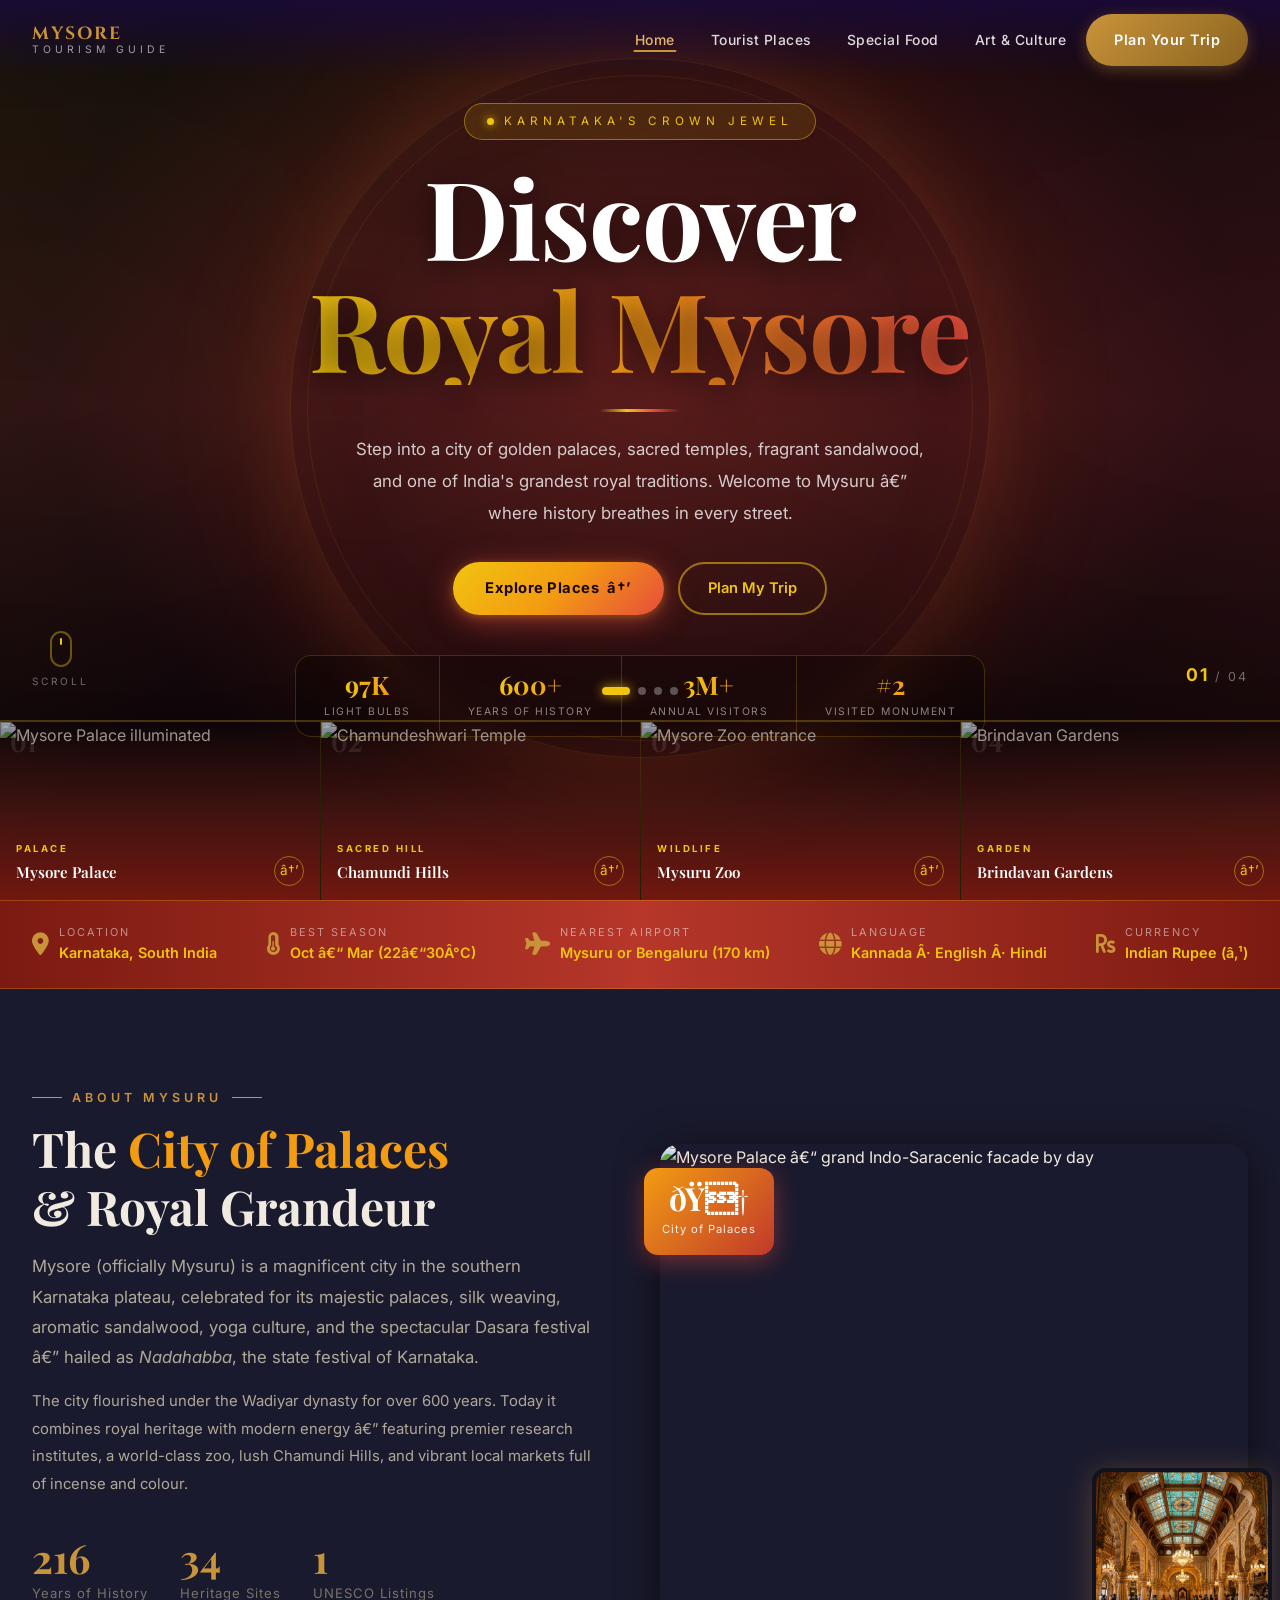
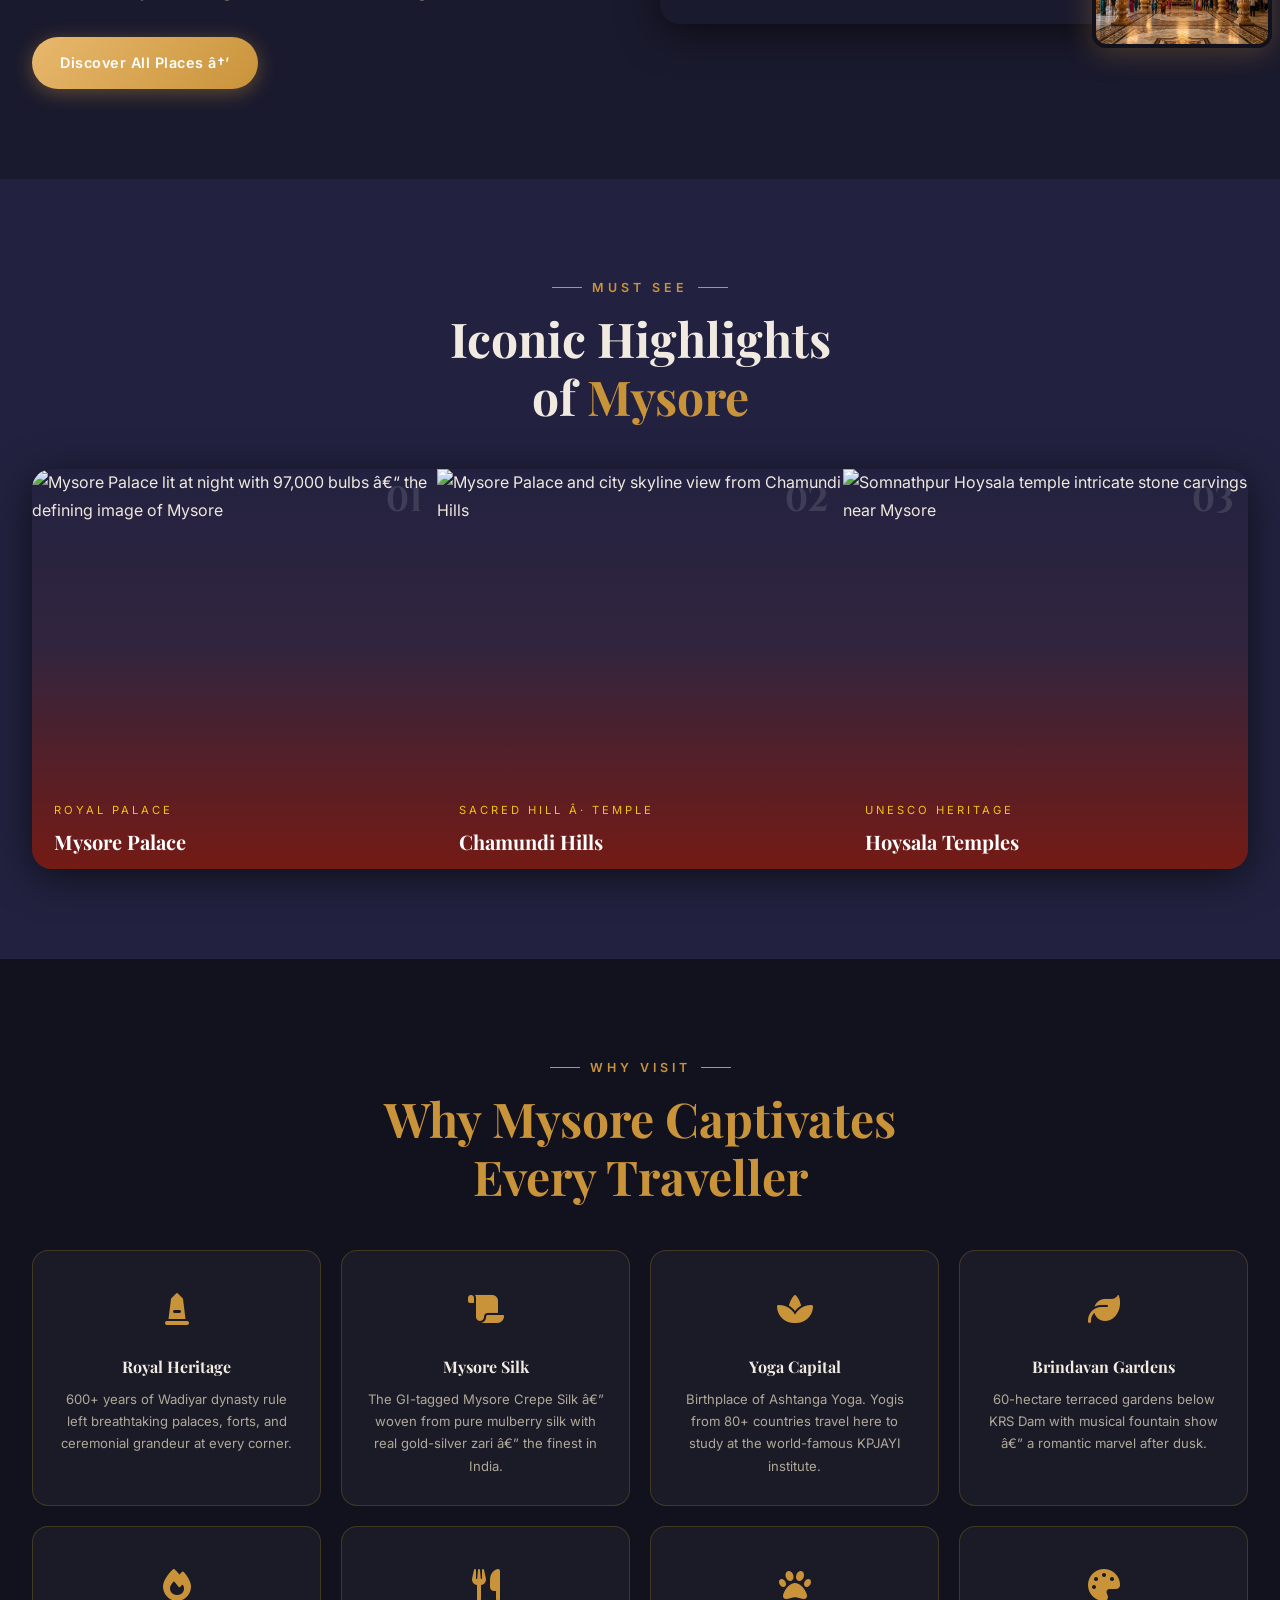
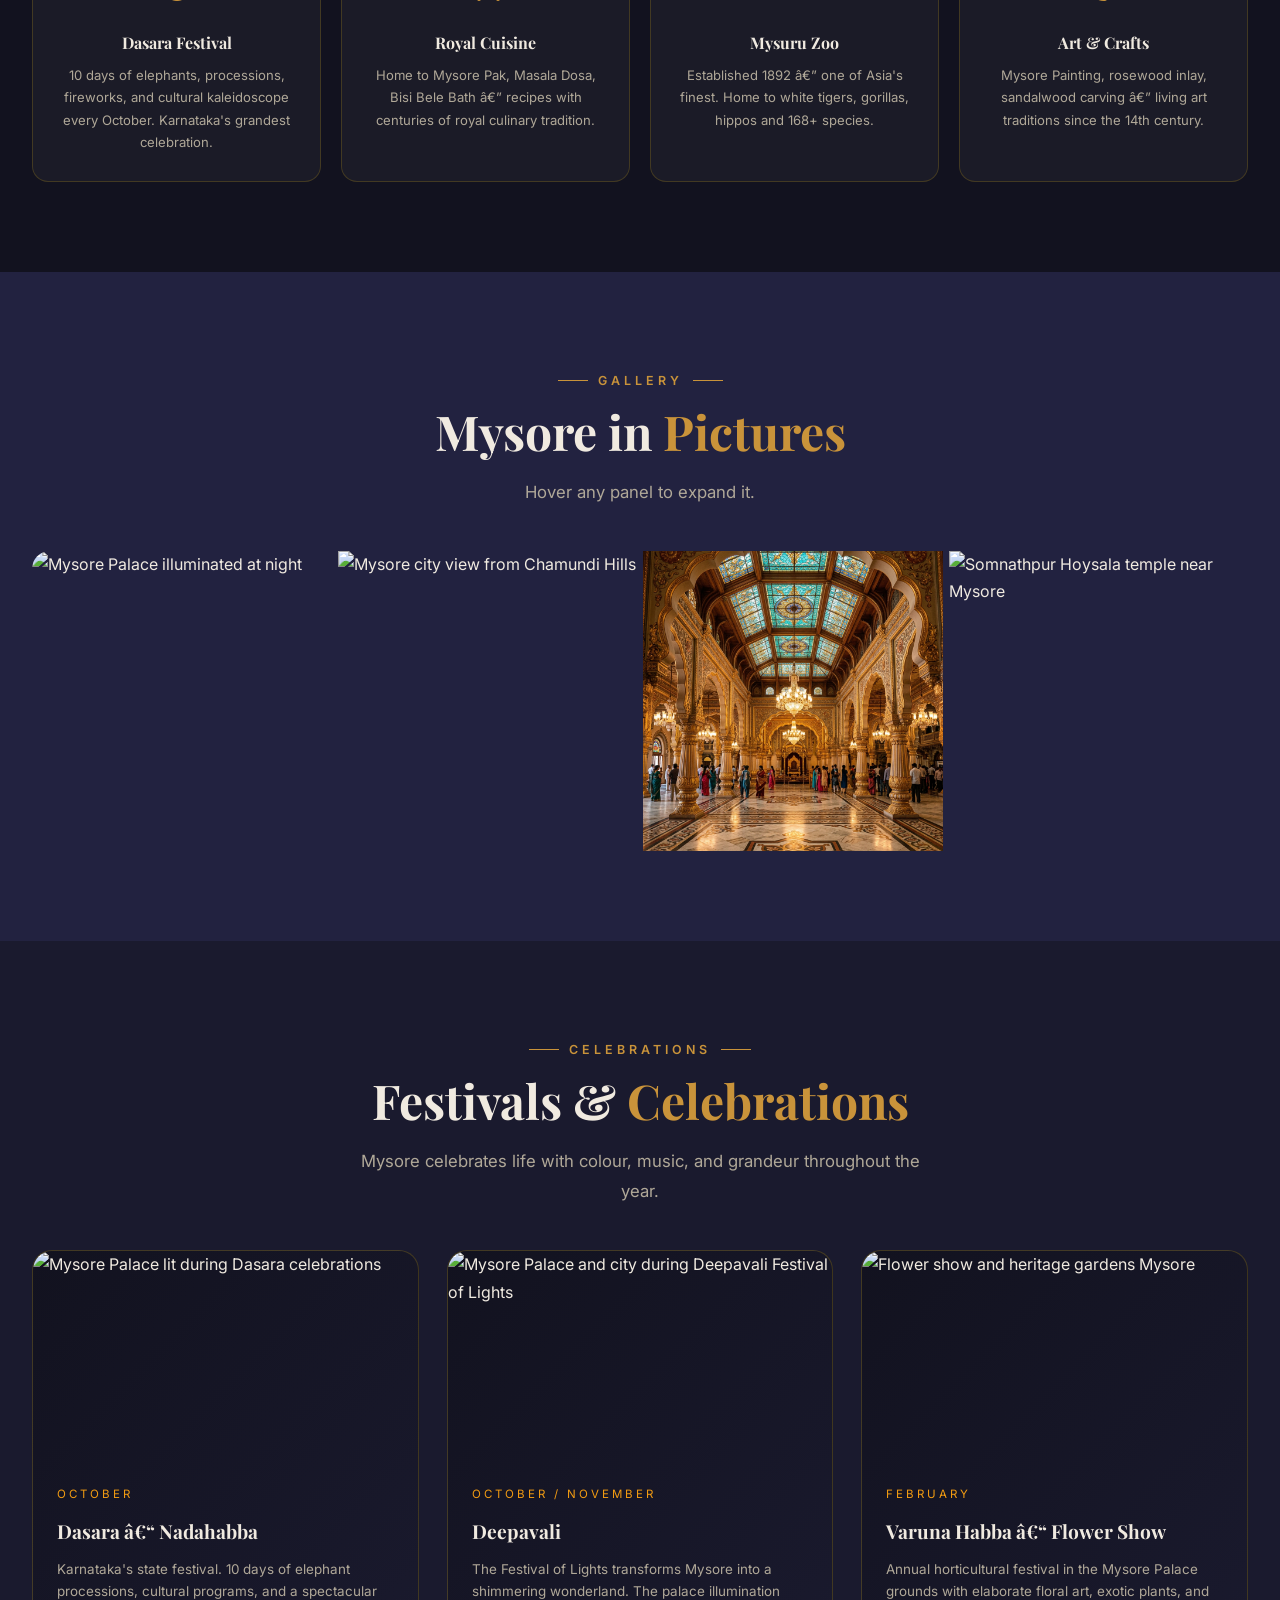
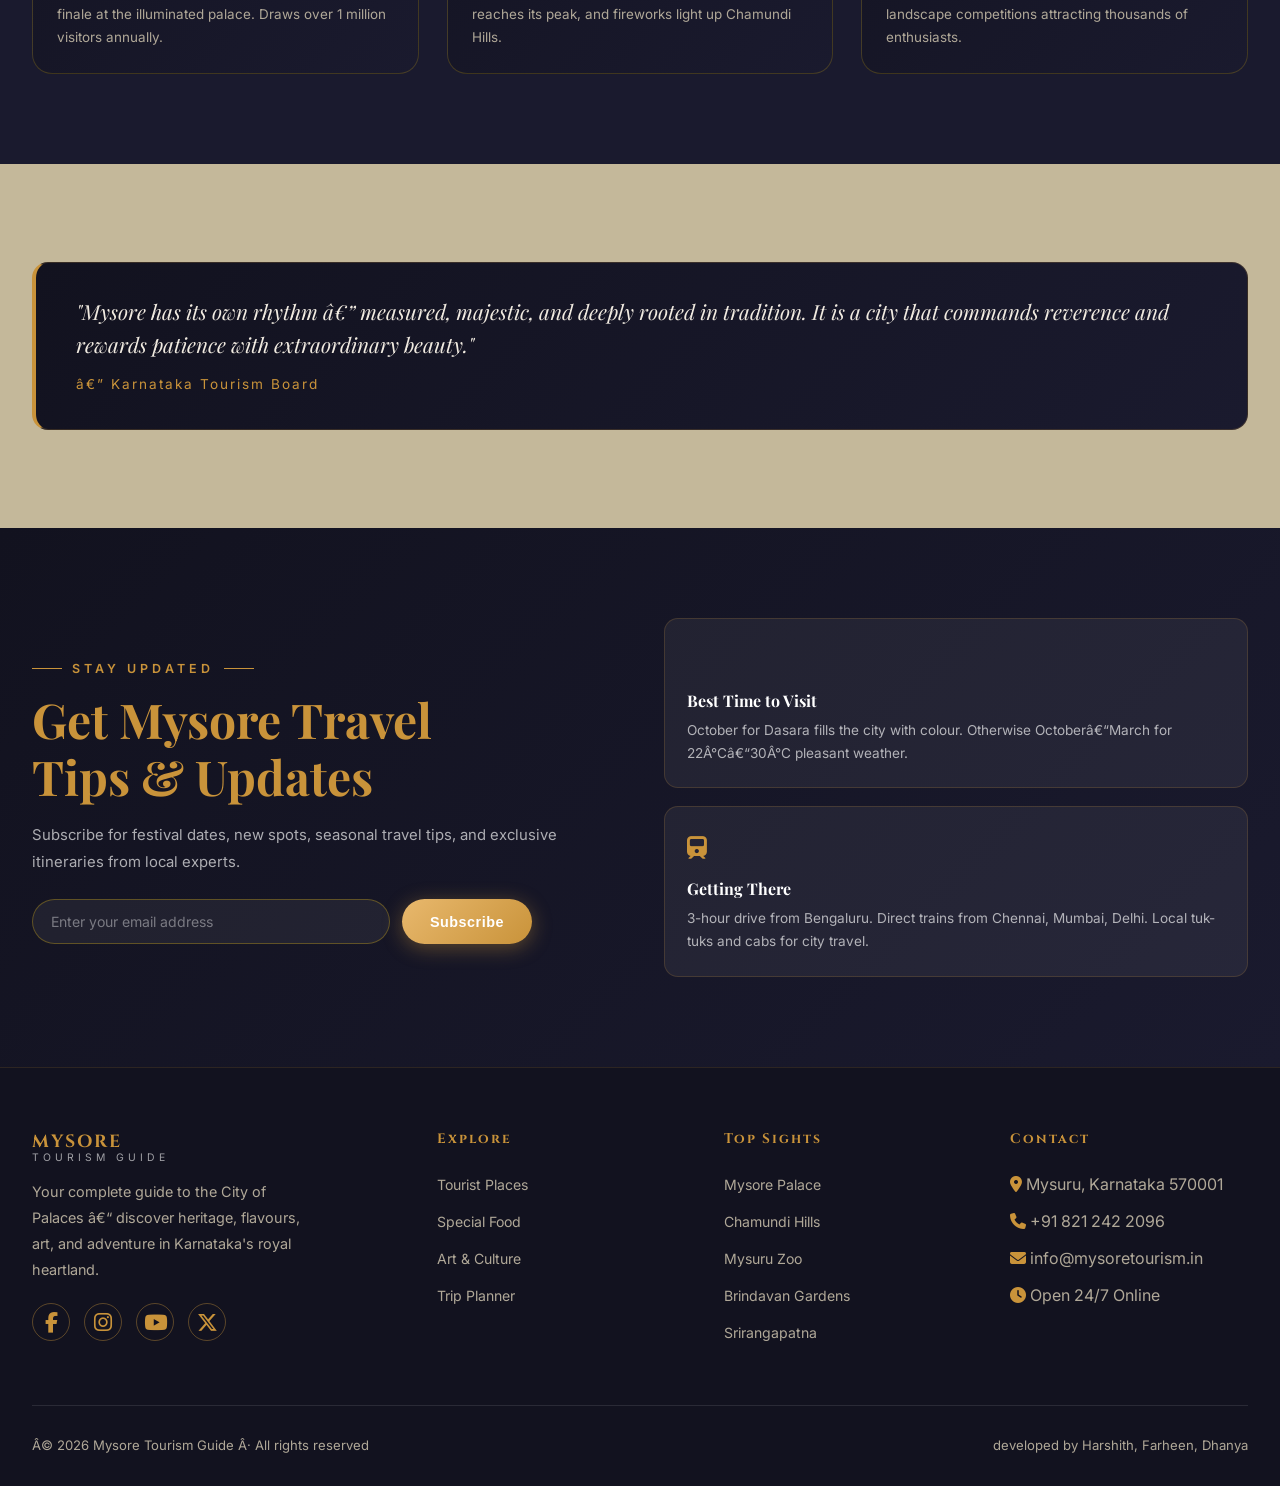
==== commit cb358337: "code" ====
--- a/index.html
+++ b/index.html
@@ -1199,7 +1199,7 @@
     </div>
     <div class="footer-bottom">
       <span>Â© 2026 Mysore Tourism Guide Â· All rights reserved</span>
-      <span>developed by Udbhavi, Tarun, suppreeth</span>
+      <span>developed by Harshith,  Farheen, Dhanya</span>
     </div>
   </footer>
 
